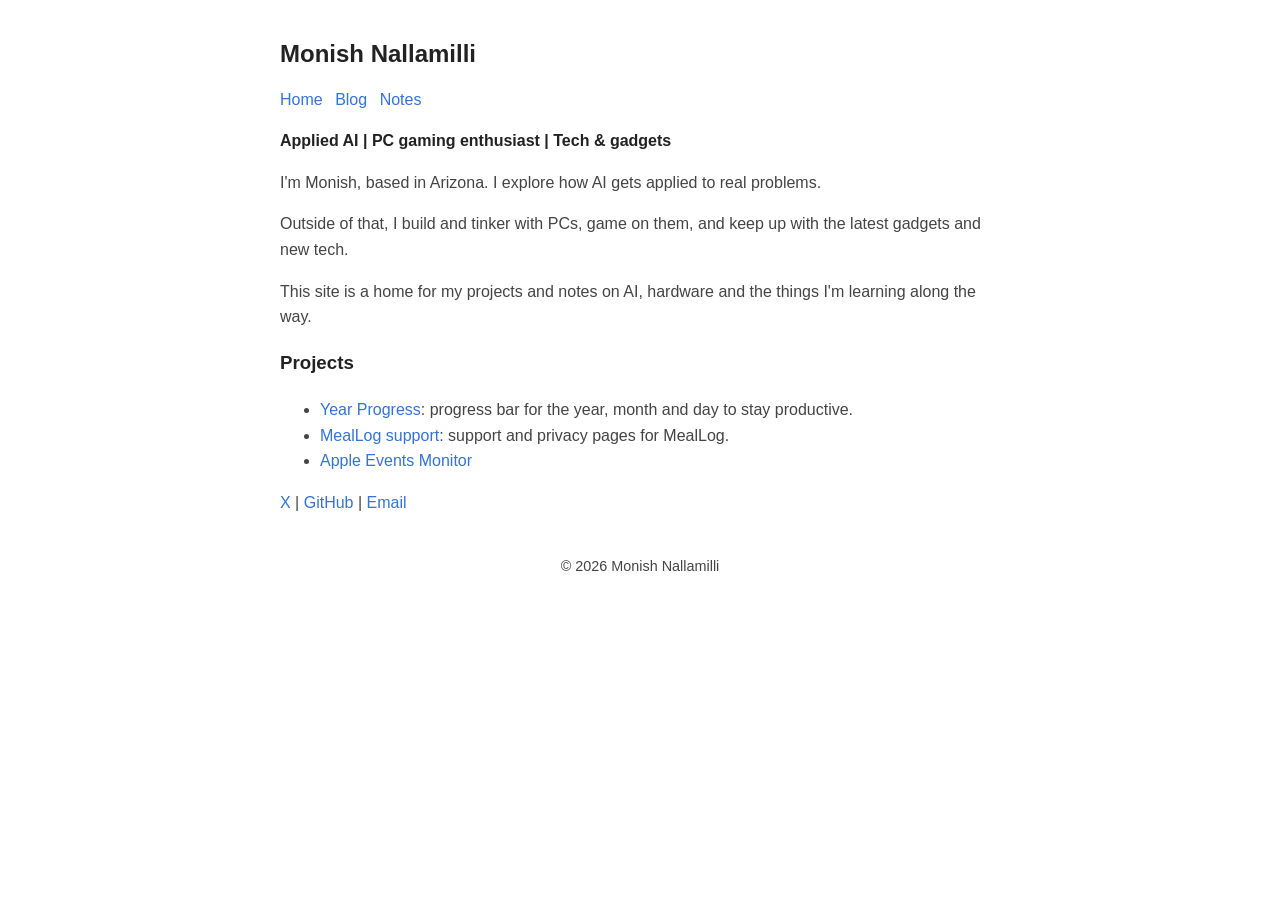
==== index.html @ 15889b1d "Initial site" ====
<!DOCTYPE html>
<html lang="en">
<head>
  <meta charset="utf-8">
  <meta name="viewport" content="width=device-width, initial-scale=1.0, maximum-scale=5">
  <title>Monish Nallamilli</title>
  <link rel="canonical" href="https://monishvnsn.dev/">
  <meta name="description" content="Monish Nallamilli: Applied AI, PC gaming and tech &amp; gadgets. Based in Arizona.">
  <meta property="og:site_name" content="Monish Nallamilli">
  <meta property="og:title" content="Monish Nallamilli">
  <meta property="og:type" content="website">
  <meta property="og:url" content="https://monishvnsn.dev/">
  <meta property="og:description" content="Monish Nallamilli: Applied AI, PC gaming and tech &amp; gadgets. Based in Arizona.">
  <meta name="twitter:card" content="summary">
  <meta name="twitter:site" content="@monish_vnsn">
  <meta name="twitter:title" content="Monish Nallamilli">
  <meta name="twitter:description" content="Monish Nallamilli: Applied AI, PC gaming and tech &amp; gadgets. Based in Arizona.">
  <link rel="icon" type="image/svg+xml" href="data:image/svg+xml,%3Csvg%20xmlns='http://www.w3.org/2000/svg'%20viewBox='0%200%20100%20100'%3E%3Ctext%20y='.9em'%20font-size='90'%3E🤖%3C/text%3E%3C/svg%3E">
  <link rel="stylesheet" href="/style.css">
</head>
<body class="home">
  <header>
    <a class="title" href="/">
      <h1>Monish Nallamilli</h1>
    </a>
    <nav>
      <p><a href="/">Home</a> <a href="/blog/">Blog</a> <a href="/notes/">Notes</a></p>
    </nav>
  </header>
  <main>
<p><strong>Applied AI | PC gaming enthusiast | Tech &amp; gadgets</strong></p>
<p>I'm Monish, based in Arizona. I explore how AI gets applied to real problems.</p>
<p>Outside of that, I build and tinker with PCs, game on them, and keep up with the latest gadgets and new tech.</p>
<p>This site is a home for my projects and notes on AI, hardware and the things I'm learning along the way.</p>
<h3>Projects</h3>
<ul>
  <li><a href="https://github.com/monishvnsn/Year_Progress" target="_blank" rel="noopener">Year Progress</a>: progress bar for the year, month and day to stay productive.</li>
  <li><a href="https://github.com/monishvnsn/meallog-support" target="_blank" rel="noopener">MealLog support</a>: support and privacy pages for MealLog.</li>
  <li><a href="https://github.com/monishvnsn/Apple-Events-Monitor" target="_blank" rel="noopener">Apple Events Monitor</a></li>
</ul>
<p><a href="https://x.com/monish_vnsn" target="_blank" rel="noopener">X</a> | <a href="https://github.com/monishvnsn" target="_blank" rel="noopener">GitHub</a> | <a href="mailto:monishvnsn@gmail.com">Email</a>
<!-- TODO LinkedIn: add ' | <a href="YOUR_LINKEDIN_URL" target="_blank" rel="noopener">LinkedIn</a>' here once you have the URL --></p>
  </main>
  <footer>
    <span>&copy; 2026 Monish Nallamilli</span>
  </footer>
</body>
</html>
---- style.css ----
:root {
    --width: 720px;
    --font-main: Verdana, sans-serif;
    --font-secondary: Verdana, sans-serif;
    --font-scale: 1em;
    --background-color: #fff;
    --heading-color: #222;
    --text-color: #444;
    --link-color: #3273dc;
    --visited-color:  #8b6fcb;
    --code-background-color: #f2f2f2;
    --code-color: #222;
    --blockquote-color: #222;
}
@media (prefers-color-scheme: dark) {
    :root {
        --background-color: #01242e;
        --heading-color: #eee;
        --text-color: #ddd;
        --link-color: #8cc2dd;
        --visited-color:  #8b6fcb;
        --code-background-color: #000;
        --code-color: #ddd;
        --blockquote-color: #ccc;
    }
}
body {
    font-family: var(--font-secondary);
    font-size: var(--font-scale);
    margin: auto;
    padding: 20px;
    max-width: var(--width);
    text-align: left;
    background-color: var(--background-color);
    word-wrap: break-word;
    overflow-wrap: break-word;
    line-height: 1.5;
    color: var(--text-color);
}
h1, h2, h3, h4, h5, h6 {
    font-family: var(--font-main);
    color: var(--heading-color);
}
a {
    color: var(--link-color);
    cursor: pointer;
    text-decoration: none;
}
a:hover {
    text-decoration: underline; 
}
nav a {
    margin-right: 8px;
}
strong, b {
    color: var(--heading-color);
}
button {
    margin: 0;
    cursor: pointer;
}
time {
 	font-family: monospace;
  	font-style: normal;
  	font-size: 15px;
}
main {
    line-height: 1.6;
}
table {
    width: 100%;
}
hr {
    border: 0;
    border-top: 1px dashed;
}
img {
    max-width: 100%;
}
code {
    font-family: monospace;
    padding: 2px;
    background-color: var(--code-background-color);
    color: var(--code-color);
    border-radius: 3px;
}
blockquote {
    border-left: 1px solid #999;
    color: var(--code-color);
    padding-left: 20px;
    font-style: italic;
}
footer {
    padding: 25px 0;
    text-align: center;
}
.title:hover {
    text-decoration: none;
}
.title h1 {
    font-size: 1.5em;
}
.inline {
    width: auto !important;
}
.highlight, .code {
    padding: 1px 15px;
    background-color: var(--code-background-color);
    color: var(--code-color);
    border-radius: 3px;
    margin-block-start: 1em;
    margin-block-end: 1em;
    overflow-x: auto;
}
/* blog post list */
ul.blog-posts {
    list-style-type: none;
    padding: unset;
}
ul.blog-posts li {
    display: flex;
}
ul.blog-posts li span {
    flex: 0 0 130px;
}
ul.blog-posts li a:visited {
    color: var(--visited-color);
}
/* site additions */
footer { font-size: 0.9em; }
@media (max-width: 480px) { ul.blog-posts li { display: block; } }
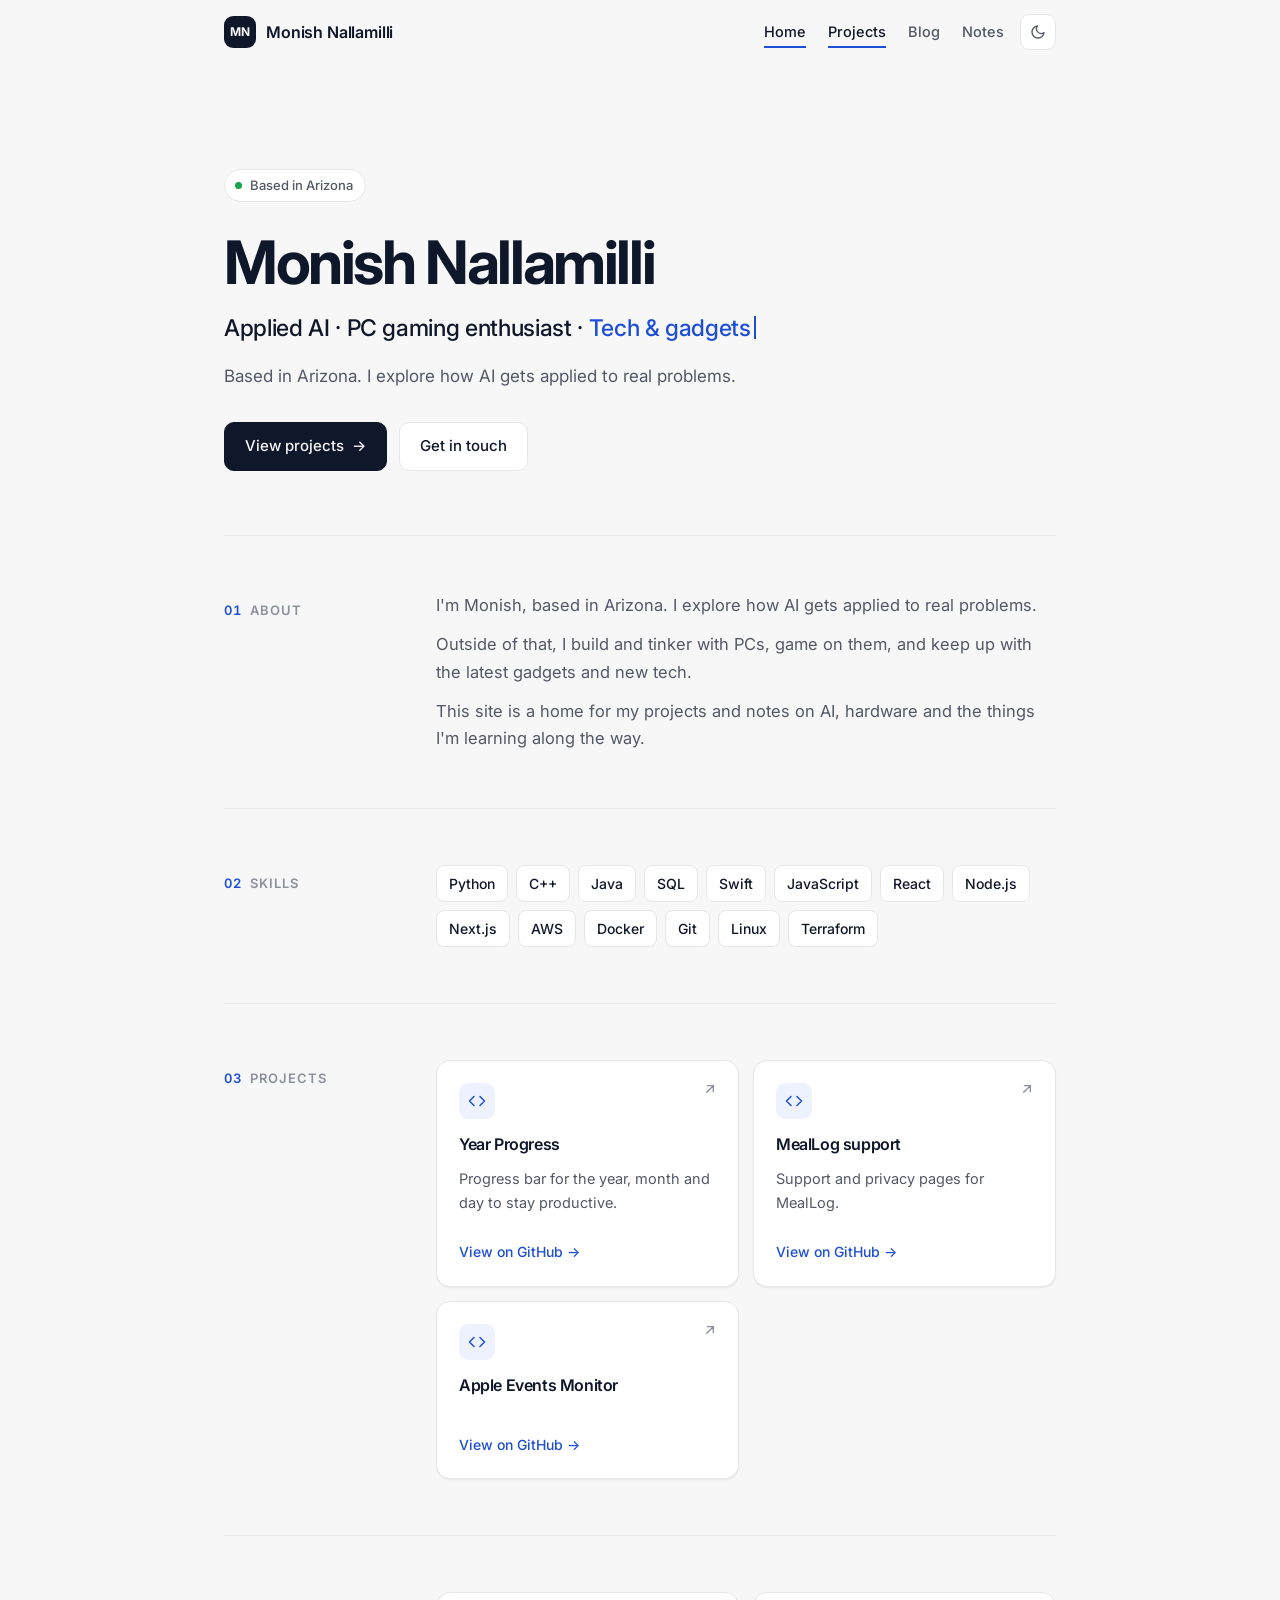
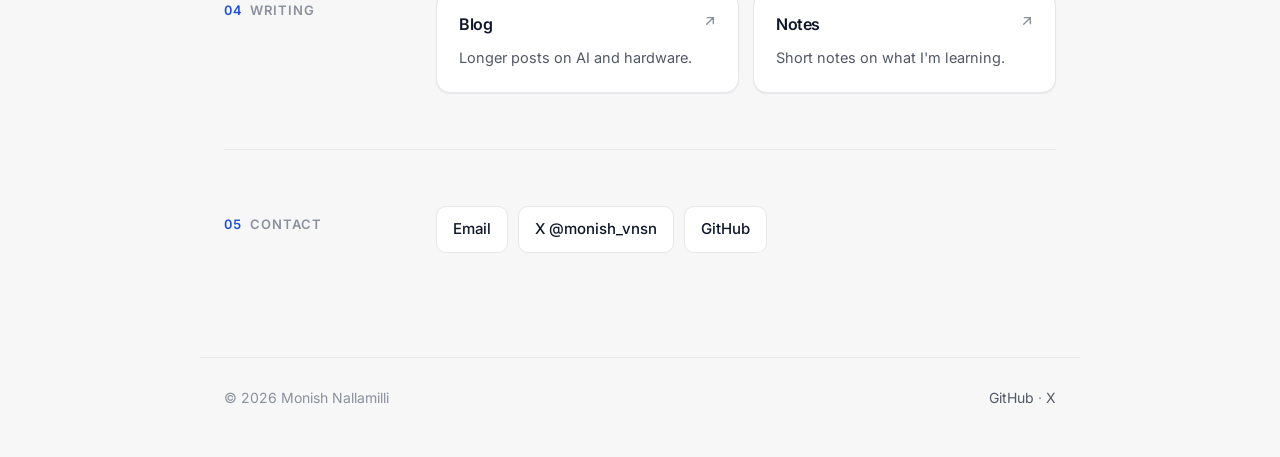
==== commit 32d96e27: "Redesign: professional layout + animations" ====
--- a/index.html
+++ b/index.html
@@ -16,33 +16,32 @@
   <meta name="twitter:title" content="Monish Nallamilli">
   <meta name="twitter:description" content="Monish Nallamilli: Applied AI, PC gaming and tech &amp; gadgets. Based in Arizona.">
   <link rel="icon" type="image/svg+xml" href="data:image/svg+xml,%3Csvg%20xmlns='http://www.w3.org/2000/svg'%20viewBox='0%200%20100%20100'%3E%3Ctext%20y='.9em'%20font-size='90'%3E🤖%3C/text%3E%3C/svg%3E">
+  <link rel="preconnect" href="https://fonts.googleapis.com"><link rel="preconnect" href="https://fonts.gstatic.com" crossorigin><link href="https://fonts.googleapis.com/css2?family=Inter:wght@400;500;600;700&display=swap" rel="stylesheet">
+  <script>(function(){var r=document.documentElement;r.classList.add('js');try{var t=localStorage.getItem('theme')}catch(e){}if(!t)t=matchMedia('(prefers-color-scheme: dark)').matches?'dark':'light';r.dataset.theme=t})()</script>
   <link rel="stylesheet" href="/style.css">
 </head>
 <body class="home">
-  <header>
-    <a class="title" href="/">
-      <h1>Monish Nallamilli</h1>
-    </a>
-    <nav>
-      <p><a href="/">Home</a> <a href="/blog/">Blog</a> <a href="/notes/">Notes</a></p>
-    </nav>
-  </header>
-  <main>
-<p><strong>Applied AI | PC gaming enthusiast | Tech &amp; gadgets</strong></p>
-<p>I'm Monish, based in Arizona. I explore how AI gets applied to real problems.</p>
-<p>Outside of that, I build and tinker with PCs, game on them, and keep up with the latest gadgets and new tech.</p>
-<p>This site is a home for my projects and notes on AI, hardware and the things I'm learning along the way.</p>
-<h3>Projects</h3>
-<ul>
-  <li><a href="https://github.com/monishvnsn/Year_Progress" target="_blank" rel="noopener">Year Progress</a>: progress bar for the year, month and day to stay productive.</li>
-  <li><a href="https://github.com/monishvnsn/meallog-support" target="_blank" rel="noopener">MealLog support</a>: support and privacy pages for MealLog.</li>
-  <li><a href="https://github.com/monishvnsn/Apple-Events-Monitor" target="_blank" rel="noopener">Apple Events Monitor</a></li>
-</ul>
-<p><a href="https://x.com/monish_vnsn" target="_blank" rel="noopener">X</a> | <a href="https://github.com/monishvnsn" target="_blank" rel="noopener">GitHub</a> | <a href="mailto:monishvnsn@gmail.com">Email</a>
-<!-- TODO LinkedIn: add ' | <a href="YOUR_LINKEDIN_URL" target="_blank" rel="noopener">LinkedIn</a>' here once you have the URL --></p>
+<div class="progress" aria-hidden="true"></div>
+  <header class="site-header"><div class="wrap bar">
+    <a class="title" href="/"><span class="mono" aria-hidden="true">MN</span><span>Monish Nallamilli</span></a>
+    <div class="nav-r"><nav aria-label="Main"><a href="/" aria-current="page">Home</a><a href="/#projects">Projects</a><a href="/blog/">Blog</a><a href="/notes/">Notes</a></nav>
+    <button class="theme" type="button" aria-label="Toggle dark mode" aria-pressed="false"><svg class="moon" viewBox="0 0 24 24" fill="none" stroke="currentColor" stroke-width="2" stroke-linecap="round" stroke-linejoin="round"><path d="M21 12.8A9 9 0 1 1 11.2 3a7 7 0 0 0 9.8 9.8z"/></svg><svg class="sun" viewBox="0 0 24 24" fill="none" stroke="currentColor" stroke-width="2" stroke-linecap="round"><circle cx="12" cy="12" r="4"/><path d="M12 2v2M12 20v2M4.9 4.9l1.4 1.4M17.7 17.7l1.4 1.4M2 12h2M20 12h2M4.9 19.1l1.4-1.4M17.7 6.3l1.4-1.4"/></svg></button></div></div></header>
+  <main class="wrap">
+    <section class="hero">
+      <div class="eyebrow rv" style="--i:0"><span class="dot"></span>Based in Arizona</div>
+      <h1 class="rv" style="--i:1">Monish Nallamilli</h1>
+      <p class="tagline rv" style="--i:2">Applied AI &middot; PC gaming enthusiast &middot; <span class="rot" data-words='["Tech &amp; gadgets","Applied AI","PC building"]'>Tech &amp; gadgets</span></p>
+      <p class="lead rv" style="--i:3">Based in Arizona. I explore how AI gets applied to real problems.</p>
+      <div class="actions rv" style="--i:4"><a class="btn" href="#projects">View projects <span class="arr">&rarr;</span></a><a class="btn ghost" href="#contact">Get in touch</a></div>
+    </section>
+    <section class="section" id="about"><div class="sec-head"><div class="label rv"><span>01</span>About</div><div class="body"><div class="rv"><p>I&#39;m Monish, based in Arizona. I explore how AI gets applied to real problems.</p><p>Outside of that, I build and tinker with PCs, game on them, and keep up with the latest gadgets and new tech.</p><p>This site is a home for my projects and notes on AI, hardware and the things I&#39;m learning along the way.</p></div></div></div></section>
+    <!-- from 2023 Gamma, verify -->
+    <section class="section" id="skills"><div class="sec-head"><div class="label rv"><span>02</span>Skills</div><div class="body"><ul class="chips rv"><li>Python</li><li>C++</li><li>Java</li><li>SQL</li><li>Swift</li><li>JavaScript</li><li>React</li><li>Node.js</li><li>Next.js</li><li>AWS</li><li>Docker</li><li>Git</li><li>Linux</li><li>Terraform</li></ul></div></div></section>
+    <section class="section" id="projects"><div class="sec-head"><div class="label rv"><span>03</span>Projects</div><div class="body"><div class="grid"><a class="sub rv" href="https://github.com/monishvnsn/Year_Progress" target="_blank" rel="noopener"><span class="ic"><svg viewBox="0 0 24 24" fill="none" stroke="currentColor" stroke-width="2" stroke-linecap="round" stroke-linejoin="round"><path d="m8 6-6 6 6 6M16 6l6 6-6 6"/></svg></span><svg class="corner" width="16" height="16" viewBox="0 0 24 24" fill="none" stroke="currentColor" stroke-width="2" stroke-linecap="round"><path d="M7 17 17 7M8 7h9v9"/></svg><h3>Year Progress</h3><p>Progress bar for the year, month and day to stay productive.</p><span class="more">View on GitHub <span class="arr">&rarr;</span></span></a><a class="sub rv" href="https://github.com/monishvnsn/meallog-support" target="_blank" rel="noopener"><span class="ic"><svg viewBox="0 0 24 24" fill="none" stroke="currentColor" stroke-width="2" stroke-linecap="round" stroke-linejoin="round"><path d="m8 6-6 6 6 6M16 6l6 6-6 6"/></svg></span><svg class="corner" width="16" height="16" viewBox="0 0 24 24" fill="none" stroke="currentColor" stroke-width="2" stroke-linecap="round"><path d="M7 17 17 7M8 7h9v9"/></svg><h3>MealLog support</h3><p>Support and privacy pages for MealLog.</p><span class="more">View on GitHub <span class="arr">&rarr;</span></span></a><a class="sub rv" href="https://github.com/monishvnsn/Apple-Events-Monitor" target="_blank" rel="noopener"><span class="ic"><svg viewBox="0 0 24 24" fill="none" stroke="currentColor" stroke-width="2" stroke-linecap="round" stroke-linejoin="round"><path d="m8 6-6 6 6 6M16 6l6 6-6 6"/></svg></span><svg class="corner" width="16" height="16" viewBox="0 0 24 24" fill="none" stroke="currentColor" stroke-width="2" stroke-linecap="round"><path d="M7 17 17 7M8 7h9v9"/></svg><h3>Apple Events Monitor</h3><p></p><span class="more">View on GitHub <span class="arr">&rarr;</span></span></a></div></div></div></section>
+    <section class="section" id="writing"><div class="sec-head"><div class="label rv"><span>04</span>Writing</div><div class="body"><div class="grid"><a class="sub rv" href="/blog/"><svg class="corner" width="16" height="16" viewBox="0 0 24 24" fill="none" stroke="currentColor" stroke-width="2" stroke-linecap="round"><path d="M7 17 17 7M8 7h9v9"/></svg><h3>Blog</h3><p>Longer posts on AI and hardware.</p></a><a class="sub rv" href="/notes/"><svg class="corner" width="16" height="16" viewBox="0 0 24 24" fill="none" stroke="currentColor" stroke-width="2" stroke-linecap="round"><path d="M7 17 17 7M8 7h9v9"/></svg><h3>Notes</h3><p>Short notes on what I&#39;m learning.</p></a></div></div></div></section>
+    <section class="section" id="contact"><div class="sec-head"><div class="label rv"><span>05</span>Contact</div><div class="body"><p class="pills rv"><a class="pill" href="mailto:monishvnsn@gmail.com">Email</a><a class="pill" href="https://x.com/monish_vnsn" target="_blank" rel="noopener">X @monish_vnsn</a><a class="pill" href="https://github.com/monishvnsn" target="_blank" rel="noopener">GitHub</a><!-- TODO LinkedIn: add a pill here once you have the URL --></p></div></div></section>
   </main>
-  <footer>
-    <span>&copy; 2026 Monish Nallamilli</span>
-  </footer>
+  <footer class="wrap site-footer"><span>&copy; 2026 Monish Nallamilli</span><span><a class="link" href="https://github.com/monishvnsn" target="_blank" rel="noopener">GitHub</a> &middot; <a class="link" href="https://x.com/monish_vnsn" target="_blank" rel="noopener">X</a></span></footer>
+  <script src="/main.js" defer></script>
 </body>
 </html>
--- a/style.css
+++ b/style.css
@@ -1,131 +1,79 @@
-:root {
-    --width: 720px;
-    --font-main: Verdana, sans-serif;
-    --font-secondary: Verdana, sans-serif;
-    --font-scale: 1em;
-    --background-color: #fff;
-    --heading-color: #222;
-    --text-color: #444;
-    --link-color: #3273dc;
-    --visited-color:  #8b6fcb;
-    --code-background-color: #f2f2f2;
-    --code-color: #222;
-    --blockquote-color: #222;
-}
-@media (prefers-color-scheme: dark) {
-    :root {
-        --background-color: #01242e;
-        --heading-color: #eee;
-        --text-color: #ddd;
-        --link-color: #8cc2dd;
-        --visited-color:  #8b6fcb;
-        --code-background-color: #000;
-        --code-color: #ddd;
-        --blockquote-color: #ccc;
-    }
-}
-body {
-    font-family: var(--font-secondary);
-    font-size: var(--font-scale);
-    margin: auto;
-    padding: 20px;
-    max-width: var(--width);
-    text-align: left;
-    background-color: var(--background-color);
-    word-wrap: break-word;
-    overflow-wrap: break-word;
-    line-height: 1.5;
-    color: var(--text-color);
-}
-h1, h2, h3, h4, h5, h6 {
-    font-family: var(--font-main);
-    color: var(--heading-color);
-}
-a {
-    color: var(--link-color);
-    cursor: pointer;
-    text-decoration: none;
-}
-a:hover {
-    text-decoration: underline; 
-}
-nav a {
-    margin-right: 8px;
-}
-strong, b {
-    color: var(--heading-color);
-}
-button {
-    margin: 0;
-    cursor: pointer;
-}
-time {
- 	font-family: monospace;
-  	font-style: normal;
-  	font-size: 15px;
-}
-main {
-    line-height: 1.6;
-}
-table {
-    width: 100%;
-}
-hr {
-    border: 0;
-    border-top: 1px dashed;
-}
-img {
-    max-width: 100%;
-}
-code {
-    font-family: monospace;
-    padding: 2px;
-    background-color: var(--code-background-color);
-    color: var(--code-color);
-    border-radius: 3px;
-}
-blockquote {
-    border-left: 1px solid #999;
-    color: var(--code-color);
-    padding-left: 20px;
-    font-style: italic;
-}
-footer {
-    padding: 25px 0;
-    text-align: center;
-}
-.title:hover {
-    text-decoration: none;
-}
-.title h1 {
-    font-size: 1.5em;
-}
-.inline {
-    width: auto !important;
-}
-.highlight, .code {
-    padding: 1px 15px;
-    background-color: var(--code-background-color);
-    color: var(--code-color);
-    border-radius: 3px;
-    margin-block-start: 1em;
-    margin-block-end: 1em;
-    overflow-x: auto;
-}
-/* blog post list */
-ul.blog-posts {
-    list-style-type: none;
-    padding: unset;
-}
-ul.blog-posts li {
-    display: flex;
-}
-ul.blog-posts li span {
-    flex: 0 0 130px;
-}
-ul.blog-posts li a:visited {
-    color: var(--visited-color);
-}
-/* site additions */
-footer { font-size: 0.9em; }
-@media (max-width: 480px) { ul.blog-posts li { display: block; } }
+:root{--bg:#f7f7f8;--card:#fff;--border:#e6e7eb;--border-s:#d4d6dc;--text:#0f172a;--muted:#525866;--faint:#8a909c;--accent:#1d4ed8;--accent-h:#1e40af;--accent-soft:#eef2ff;--chip:#f4f5f7;--shadow:0 1px 2px rgba(15,23,42,.04),0 1px 1px rgba(15,23,42,.03);--shadow-h:0 12px 28px -10px rgba(15,23,42,.16),0 3px 8px -3px rgba(15,23,42,.06);--hdr:rgba(247,247,248,.75);--ease:cubic-bezier(.22,1,.36,1)}
+[data-theme=dark]{--bg:#0e0e10;--card:#161618;--border:#26262a;--border-s:#36363b;--text:#ededef;--muted:#a1a1aa;--faint:#71717a;--accent:#7aa2ff;--accent-h:#a5c0ff;--accent-soft:#1b1d24;--chip:#1e1e21;--shadow:none;--shadow-h:0 14px 30px -12px rgba(0,0,0,.6);--hdr:rgba(14,14,16,.72)}
+*{box-sizing:border-box}
+html{scroll-behavior:smooth;scroll-padding-top:84px}
+body{margin:0;background:var(--bg);color:var(--text);font:16px/1.65 Inter,system-ui,-apple-system,"Segoe UI",Roboto,sans-serif;-webkit-font-smoothing:antialiased;transition:background-color .3s,color .3s}
+.wrap{max-width:880px;margin:0 auto;padding:0 24px}
+a{color:var(--accent);text-decoration:none}
+a:focus-visible,button:focus-visible{outline:2px solid var(--accent);outline-offset:3px;border-radius:6px}
+p a,.link{background:linear-gradient(currentColor,currentColor) 0 100%/0 1px no-repeat;transition:background-size .3s var(--ease)}
+p a:hover,.link:hover{background-size:100% 1px}
+::selection{background:var(--accent);color:#fff}
+/* progress */
+.progress{position:fixed;top:0;left:0;right:0;height:2px;background:var(--accent);transform-origin:0 50%;transform:scaleX(0);z-index:60}
+/* header */
+.site-header{position:sticky;top:0;z-index:50;border-bottom:1px solid transparent;transition:background-color .3s,border-color .3s,backdrop-filter .3s}
+.site-header.scrolled{background:var(--hdr);backdrop-filter:saturate(180%) blur(12px);-webkit-backdrop-filter:saturate(180%) blur(12px);border-color:var(--border)}
+.bar{display:flex;align-items:center;justify-content:space-between;height:64px;gap:16px}
+.title{display:flex;align-items:center;gap:10px;color:var(--text);font-weight:600;letter-spacing:-.01em}
+.title .mono{transition:transform .4s var(--ease)}.title:hover .mono{transform:rotate(-8deg) scale(1.05)}
+.nav-r{display:flex;align-items:center;gap:6px}
+nav{display:flex;gap:2px}
+nav a{position:relative;color:var(--muted);font-size:14.5px;font-weight:500;padding:6px 10px;border-radius:8px;transition:color .2s}
+nav a::after{content:"";position:absolute;left:10px;right:10px;bottom:2px;height:1.5px;background:var(--accent);transform:scaleX(0);transform-origin:left;transition:transform .3s var(--ease)}
+nav a:hover,nav a[aria-current],nav a.active{color:var(--text)}
+nav a:hover::after,nav a[aria-current]::after,nav a.active::after{transform:scaleX(1)}
+.theme{display:grid;place-items:center;width:36px;height:36px;border:1px solid var(--border);border-radius:9px;background:var(--card);color:var(--muted);cursor:pointer;transition:color .2s,border-color .2s,transform .15s}
+.theme:hover{color:var(--text);border-color:var(--border-s)}.theme:active{transform:scale(.92)}
+.theme svg{width:16px;height:16px}.theme .sun{display:none}[data-theme=dark] .theme .sun{display:block}[data-theme=dark] .theme .moon{display:none}
+.mono{display:inline-grid;place-items:center;width:32px;height:32px;border-radius:9px;background:var(--text);color:var(--bg);font-size:12px;font-weight:700;letter-spacing:.5px}
+/* layout */
+main.wrap{padding-top:32px;padding-bottom:24px}
+h1,h2,h3{line-height:1.2;margin:0 0 12px;letter-spacing:-.025em;color:var(--text)}
+h1{font-size:clamp(38px,6vw,60px);font-weight:700;letter-spacing:-.04em}
+h2{font-size:26px;font-weight:650}h3{font-size:16px;font-weight:600}
+p{margin:0 0 12px;color:var(--muted)}p:last-child{margin-bottom:0}
+.hero{padding:72px 0 64px}
+.eyebrow{display:inline-flex;align-items:center;gap:8px;font-size:13px;font-weight:500;color:var(--muted);border:1px solid var(--border);background:var(--card);border-radius:999px;padding:5px 12px 5px 10px;margin-bottom:24px}
+.dot{width:7px;height:7px;border-radius:50%;background:#16a34a;box-shadow:0 0 0 0 rgba(22,163,74,.5);animation:pulse 2.4s infinite}
+@keyframes pulse{70%{box-shadow:0 0 0 6px rgba(22,163,74,0)}100%{box-shadow:0 0 0 0 rgba(22,163,74,0)}}
+.tagline{font-size:clamp(19px,2.6vw,23px);color:var(--text);font-weight:500;margin:4px 0 14px;letter-spacing:-.015em}
+.rot{display:inline-block;color:var(--accent);min-width:1ch}
+.rot::after{content:"";display:inline-block;width:2px;height:1em;margin-left:3px;vertical-align:-.12em;background:currentColor;animation:blink 1s steps(1) infinite}
+@keyframes blink{50%{opacity:0}}
+.lead{font-size:17px;max-width:540px;margin-bottom:32px}
+.actions{display:flex;flex-wrap:wrap;gap:12px}
+.btn{display:inline-flex;align-items:center;gap:8px;background:var(--text);color:var(--bg);padding:11px 20px;border-radius:10px;font-weight:500;font-size:15px;border:1px solid var(--text);transition:transform .2s var(--ease),box-shadow .2s,background-color .2s}
+.btn:hover{transform:translateY(-1px);box-shadow:var(--shadow-h)}.btn:active{transform:translateY(0) scale(.98)}
+.btn.ghost{background:var(--card);color:var(--text);border-color:var(--border)}.btn.ghost:hover{border-color:var(--border-s)}
+.btn .arr,.more .arr{display:inline-block;transition:transform .3s var(--ease)}.btn:hover .arr{transform:translateX(3px)}
+.section{padding:56px 0;border-top:1px solid var(--border)}
+.sec-head{display:grid;grid-template-columns:180px 1fr;gap:32px}
+.label{font-size:13px;font-weight:600;letter-spacing:.08em;text-transform:uppercase;color:var(--faint);padding-top:8px}
+.label span{color:var(--accent);margin-right:8px;font-variant-numeric:tabular-nums}
+.body p{font-size:16.5px}
+.card{background:var(--card);border:1px solid var(--border);border-radius:14px;padding:32px;margin-bottom:20px;box-shadow:var(--shadow)}
+.chips{list-style:none;padding:0;margin:0;display:flex;flex-wrap:wrap;gap:8px}
+.chips li{background:var(--card);border:1px solid var(--border);border-radius:8px;padding:6px 12px;font-size:14px;font-weight:500;color:var(--text);transition:transform .2s var(--ease),border-color .2s,color .2s,background-color .2s;cursor:default}
+.chips li:hover{transform:translateY(-2px);border-color:var(--accent);color:var(--accent);background:var(--accent-soft)}
+.grid{display:grid;grid-template-columns:repeat(auto-fit,minmax(210px,1fr));gap:14px}
+.sub{position:relative;display:flex;flex-direction:column;background:var(--card);border:1px solid var(--border);border-radius:14px;padding:22px;color:var(--text);box-shadow:var(--shadow);transition:transform .35s var(--ease),box-shadow .35s var(--ease),border-color .25s}
+.sub:hover{transform:translateY(-4px);box-shadow:var(--shadow-h);border-color:var(--border-s)}
+.sub .ic{width:36px;height:36px;border-radius:9px;display:grid;place-items:center;background:var(--accent-soft);color:var(--accent);margin-bottom:16px}
+.sub .ic svg{width:18px;height:18px}
+.sub p{font-size:14.5px;flex:1}.more{font-size:14px;font-weight:500;color:var(--accent);margin-top:14px}
+.sub:hover .more .arr{transform:translateX(4px)}
+.corner{position:absolute;top:20px;right:20px;color:var(--faint);transition:transform .3s var(--ease),color .2s}
+.sub:hover .corner{transform:translate(3px,-3px);color:var(--accent)}
+.pills{display:flex;flex-wrap:wrap;gap:10px}
+.pill{display:inline-flex;align-items:center;gap:8px;border:1px solid var(--border);background:var(--card);border-radius:10px;padding:10px 16px;color:var(--text);font-weight:500;font-size:15px;transition:transform .2s var(--ease),border-color .2s,color .2s,box-shadow .2s}
+.pill:hover{border-color:var(--accent);color:var(--accent);transform:translateY(-2px);box-shadow:var(--shadow-h)}.pill:active{transform:scale(.97)}
+.blog-posts{padding-left:18px;color:var(--muted)}
+.page-head{padding:56px 0 24px}
+.site-footer{display:flex;justify-content:space-between;flex-wrap:wrap;gap:8px;padding:28px 24px 48px;color:var(--faint);font-size:14px;border-top:1px solid var(--border);margin-top:24px}
+.site-footer a{color:var(--muted)}.site-footer a:hover{color:var(--text)}
+/* reveal */
+.js .rv{opacity:0;transform:translateY(16px);transition:opacity .7s var(--ease),transform .7s var(--ease);transition-delay:calc(var(--i,0)*80ms)}
+.js .rv.in{opacity:1;transform:none}
+@media (max-width:700px){.sec-head{grid-template-columns:1fr;gap:12px}.label{padding-top:0}.hero{padding:48px 0 44px}.section{padding:44px 0}.card{padding:24px}.title span:last-child{display:none}nav a{padding:6px 8px}}
+@media (prefers-reduced-motion:reduce){*,*::before,*::after{animation:none!important;transition:none!important;scroll-behavior:auto!important}.js .rv{opacity:1;transform:none}.progress{display:none}}
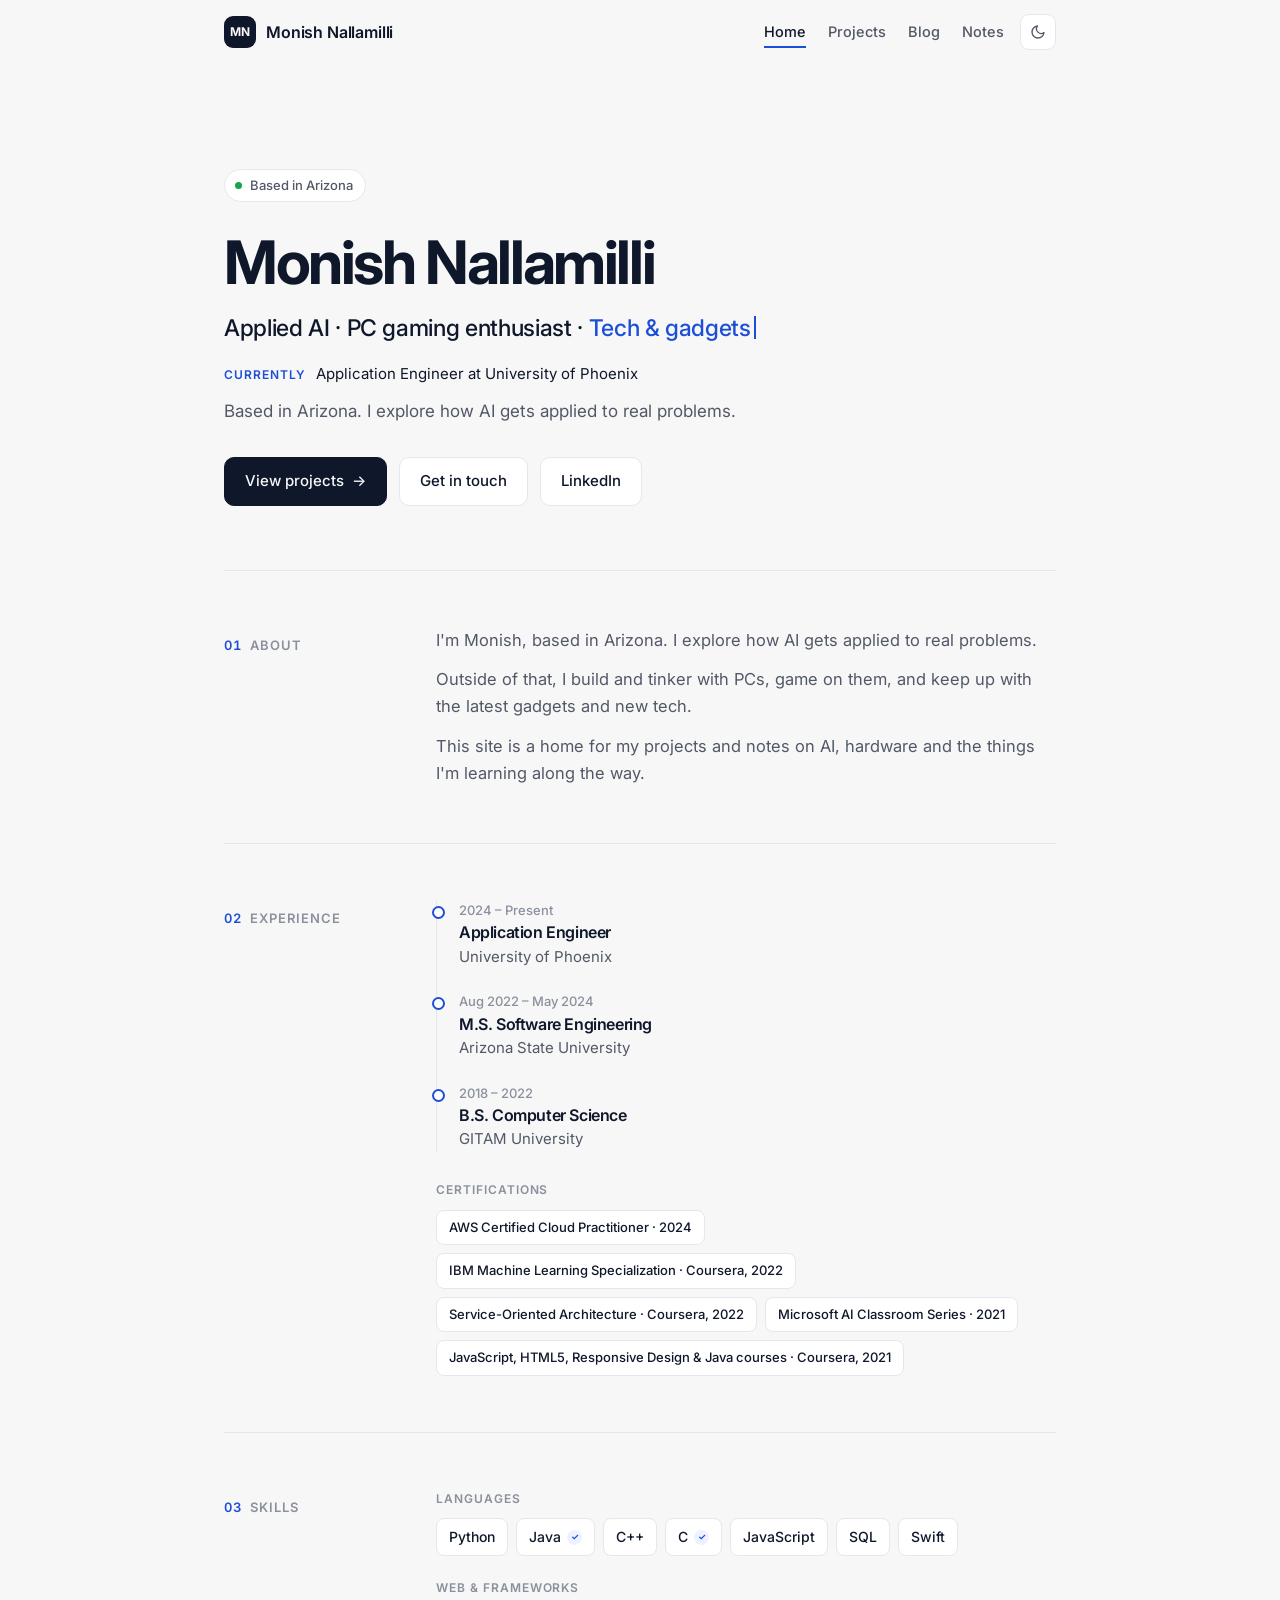
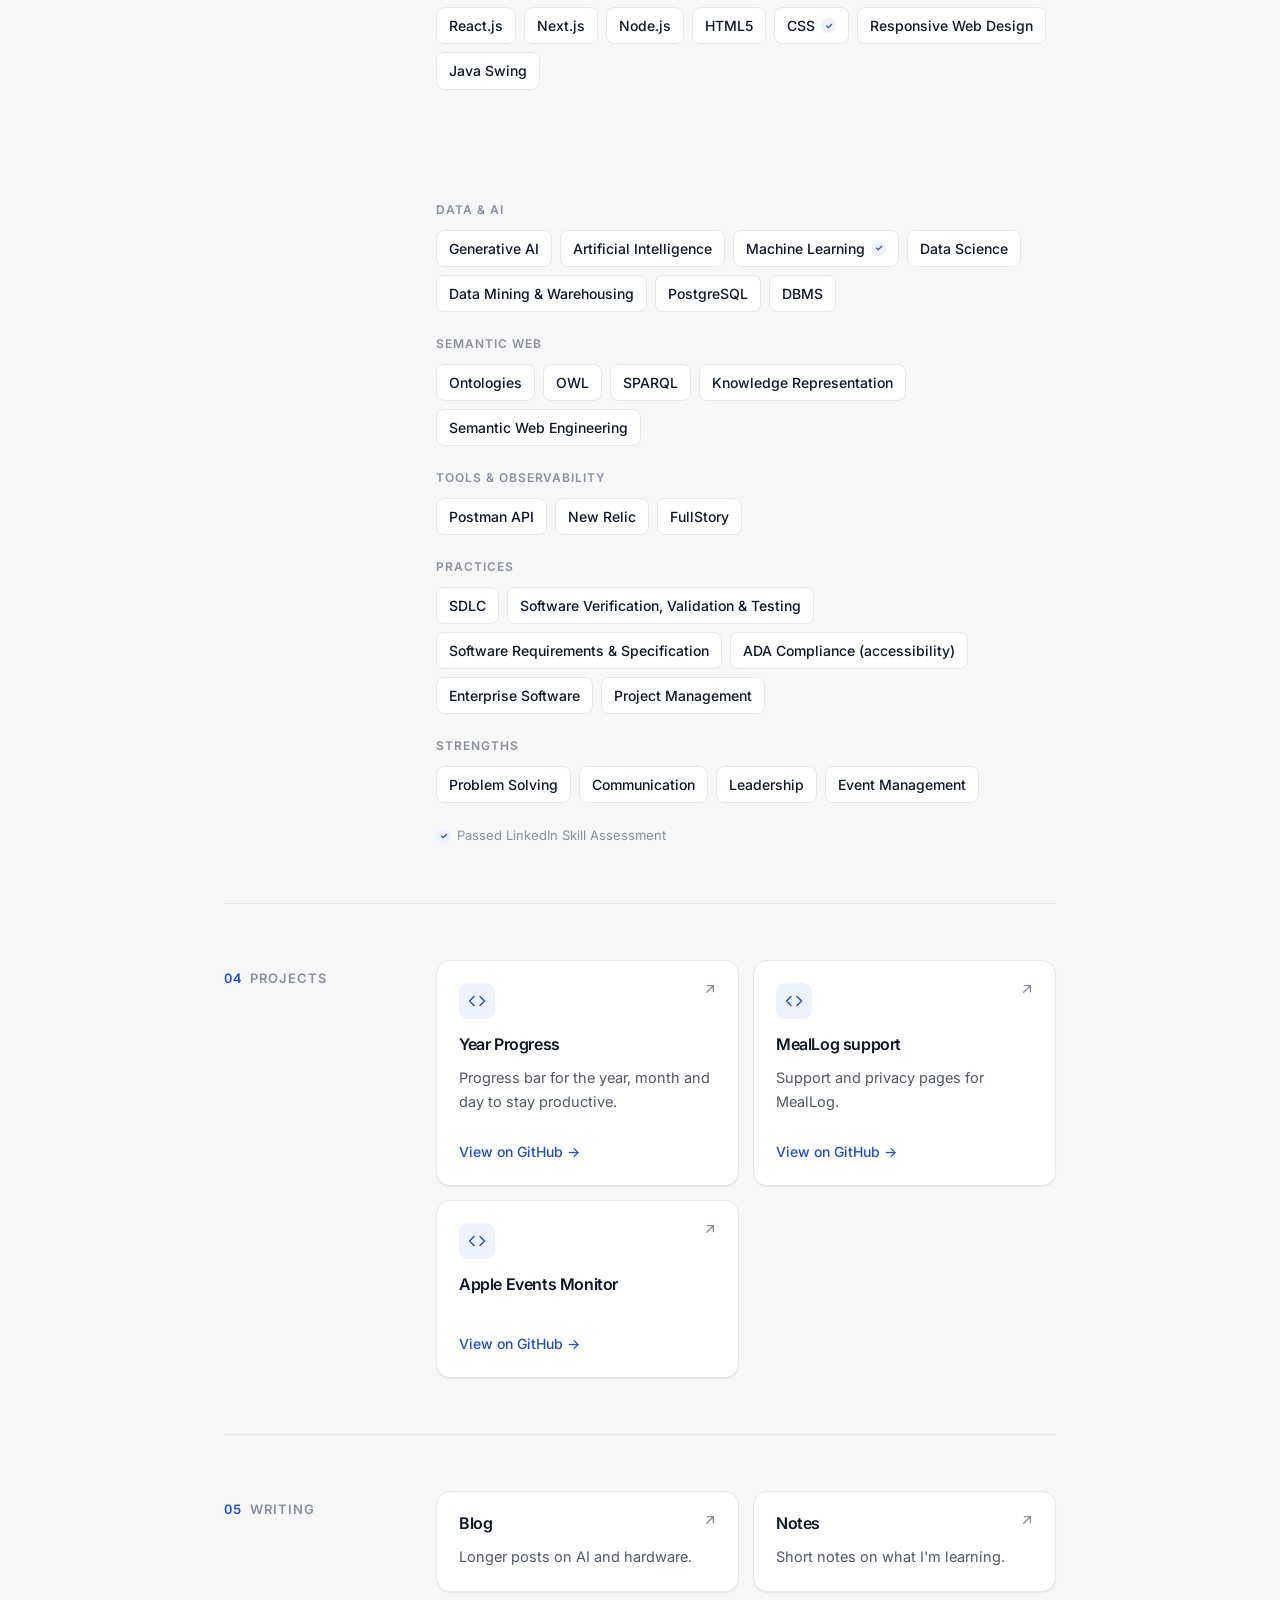
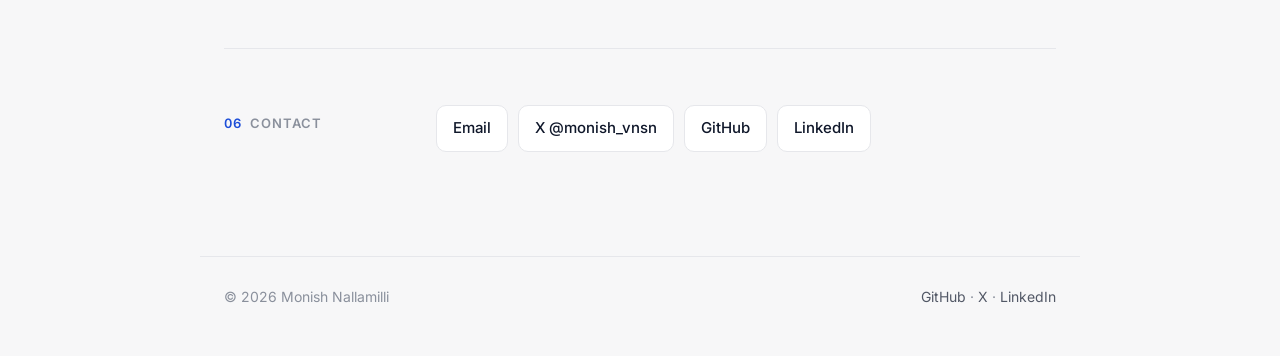
==== commit 96a2df7d: "Add LinkedIn skills, experience, education, LinkedIn link" ====
--- a/index.html
+++ b/index.html
@@ -31,17 +31,18 @@
       <div class="eyebrow rv" style="--i:0"><span class="dot"></span>Based in Arizona</div>
       <h1 class="rv" style="--i:1">Monish Nallamilli</h1>
       <p class="tagline rv" style="--i:2">Applied AI &middot; PC gaming enthusiast &middot; <span class="rot" data-words='["Tech &amp; gadgets","Applied AI","PC building"]'>Tech &amp; gadgets</span></p>
+      <p class="now rv" style="--i:3"><span class="sg-l">Currently</span> Application Engineer at University of Phoenix</p>
       <p class="lead rv" style="--i:3">Based in Arizona. I explore how AI gets applied to real problems.</p>
-      <div class="actions rv" style="--i:4"><a class="btn" href="#projects">View projects <span class="arr">&rarr;</span></a><a class="btn ghost" href="#contact">Get in touch</a></div>
+      <div class="actions rv" style="--i:4"><a class="btn" href="#projects">View projects <span class="arr">&rarr;</span></a><a class="btn ghost" href="#contact">Get in touch</a><a class="btn ghost" href="https://www.linkedin.com/in/monishvnsn/" target="_blank" rel="noopener">LinkedIn</a></div>
     </section>
     <section class="section" id="about"><div class="sec-head"><div class="label rv"><span>01</span>About</div><div class="body"><div class="rv"><p>I&#39;m Monish, based in Arizona. I explore how AI gets applied to real problems.</p><p>Outside of that, I build and tinker with PCs, game on them, and keep up with the latest gadgets and new tech.</p><p>This site is a home for my projects and notes on AI, hardware and the things I&#39;m learning along the way.</p></div></div></div></section>
-    <!-- from 2023 Gamma, verify -->
-    <section class="section" id="skills"><div class="sec-head"><div class="label rv"><span>02</span>Skills</div><div class="body"><ul class="chips rv"><li>Python</li><li>C++</li><li>Java</li><li>SQL</li><li>Swift</li><li>JavaScript</li><li>React</li><li>Node.js</li><li>Next.js</li><li>AWS</li><li>Docker</li><li>Git</li><li>Linux</li><li>Terraform</li></ul></div></div></section>
-    <section class="section" id="projects"><div class="sec-head"><div class="label rv"><span>03</span>Projects</div><div class="body"><div class="grid"><a class="sub rv" href="https://github.com/monishvnsn/Year_Progress" target="_blank" rel="noopener"><span class="ic"><svg viewBox="0 0 24 24" fill="none" stroke="currentColor" stroke-width="2" stroke-linecap="round" stroke-linejoin="round"><path d="m8 6-6 6 6 6M16 6l6 6-6 6"/></svg></span><svg class="corner" width="16" height="16" viewBox="0 0 24 24" fill="none" stroke="currentColor" stroke-width="2" stroke-linecap="round"><path d="M7 17 17 7M8 7h9v9"/></svg><h3>Year Progress</h3><p>Progress bar for the year, month and day to stay productive.</p><span class="more">View on GitHub <span class="arr">&rarr;</span></span></a><a class="sub rv" href="https://github.com/monishvnsn/meallog-support" target="_blank" rel="noopener"><span class="ic"><svg viewBox="0 0 24 24" fill="none" stroke="currentColor" stroke-width="2" stroke-linecap="round" stroke-linejoin="round"><path d="m8 6-6 6 6 6M16 6l6 6-6 6"/></svg></span><svg class="corner" width="16" height="16" viewBox="0 0 24 24" fill="none" stroke="currentColor" stroke-width="2" stroke-linecap="round"><path d="M7 17 17 7M8 7h9v9"/></svg><h3>MealLog support</h3><p>Support and privacy pages for MealLog.</p><span class="more">View on GitHub <span class="arr">&rarr;</span></span></a><a class="sub rv" href="https://github.com/monishvnsn/Apple-Events-Monitor" target="_blank" rel="noopener"><span class="ic"><svg viewBox="0 0 24 24" fill="none" stroke="currentColor" stroke-width="2" stroke-linecap="round" stroke-linejoin="round"><path d="m8 6-6 6 6 6M16 6l6 6-6 6"/></svg></span><svg class="corner" width="16" height="16" viewBox="0 0 24 24" fill="none" stroke="currentColor" stroke-width="2" stroke-linecap="round"><path d="M7 17 17 7M8 7h9v9"/></svg><h3>Apple Events Monitor</h3><p></p><span class="more">View on GitHub <span class="arr">&rarr;</span></span></a></div></div></div></section>
-    <section class="section" id="writing"><div class="sec-head"><div class="label rv"><span>04</span>Writing</div><div class="body"><div class="grid"><a class="sub rv" href="/blog/"><svg class="corner" width="16" height="16" viewBox="0 0 24 24" fill="none" stroke="currentColor" stroke-width="2" stroke-linecap="round"><path d="M7 17 17 7M8 7h9v9"/></svg><h3>Blog</h3><p>Longer posts on AI and hardware.</p></a><a class="sub rv" href="/notes/"><svg class="corner" width="16" height="16" viewBox="0 0 24 24" fill="none" stroke="currentColor" stroke-width="2" stroke-linecap="round"><path d="M7 17 17 7M8 7h9v9"/></svg><h3>Notes</h3><p>Short notes on what I&#39;m learning.</p></a></div></div></div></section>
-    <section class="section" id="contact"><div class="sec-head"><div class="label rv"><span>05</span>Contact</div><div class="body"><p class="pills rv"><a class="pill" href="mailto:monishvnsn@gmail.com">Email</a><a class="pill" href="https://x.com/monish_vnsn" target="_blank" rel="noopener">X @monish_vnsn</a><a class="pill" href="https://github.com/monishvnsn" target="_blank" rel="noopener">GitHub</a><!-- TODO LinkedIn: add a pill here once you have the URL --></p></div></div></section>
+    <section class="section" id="experience"><div class="sec-head"><div class="label rv"><span>02</span>Experience</div><div class="body"><ol class="tl"><li class="rv"><div class="tl-d">2024 &ndash; Present</div><h3>Application Engineer</h3><p>University of Phoenix</p></li><li class="rv"><div class="tl-d">Aug 2022 &ndash; May 2024</div><h3>M.S. Software Engineering</h3><p>Arizona State University</p></li><li class="rv"><div class="tl-d">2018 &ndash; 2022</div><h3>B.S. Computer Science</h3><p>GITAM University</p></li></ol><div class="certs rv"><div class="sg-l">Certifications</div><ul class="chips"><li>AWS Certified Cloud Practitioner &middot; 2024</li><li>IBM Machine Learning Specialization &middot; Coursera, 2022</li><li>Service-Oriented Architecture &middot; Coursera, 2022</li><li>Microsoft AI Classroom Series &middot; 2021</li><li>JavaScript, HTML5, Responsive Design &amp; Java courses &middot; Coursera, 2021</li></ul></div></div></div></section>
+    <section class="section" id="skills"><div class="sec-head"><div class="label rv"><span>03</span>Skills</div><div class="body"><div class="sgroups"><div class="sg rv" style="--i:0"><div class="sg-l">Languages</div><ul class="chips"><li>Python</li><li class="v" title="Passed LinkedIn Skill Assessment">Java<span class="ck" aria-label="Passed LinkedIn Skill Assessment">&#10003;</span></li><li>C++</li><li class="v" title="Passed LinkedIn Skill Assessment">C<span class="ck" aria-label="Passed LinkedIn Skill Assessment">&#10003;</span></li><li>JavaScript</li><li>SQL</li><li>Swift</li></ul></div><div class="sg rv" style="--i:1"><div class="sg-l">Web &amp; frameworks</div><ul class="chips"><li>React.js</li><li>Next.js</li><li>Node.js</li><li>HTML5</li><li class="v" title="Passed LinkedIn Skill Assessment">CSS<span class="ck" aria-label="Passed LinkedIn Skill Assessment">&#10003;</span></li><li>Responsive Web Design</li><li>Java Swing</li></ul></div><div class="sg rv" style="--i:2"><div class="sg-l">Cloud &amp; DevOps</div><ul class="chips"><li class="v" title="Passed LinkedIn Skill Assessment">AWS<span class="ck" aria-label="Passed LinkedIn Skill Assessment">&#10003;</span></li><li>Docker</li><li>Terraform</li><li>Git</li><li>Linux</li></ul></div><div class="sg rv" style="--i:3"><div class="sg-l">Data &amp; AI</div><ul class="chips"><li>Generative AI</li><li>Artificial Intelligence</li><li class="v" title="Passed LinkedIn Skill Assessment">Machine Learning<span class="ck" aria-label="Passed LinkedIn Skill Assessment">&#10003;</span></li><li>Data Science</li><li>Data Mining &amp; Warehousing</li><li>PostgreSQL</li><li>DBMS</li></ul></div><div class="sg rv" style="--i:0"><div class="sg-l">Semantic web</div><ul class="chips"><li>Ontologies</li><li>OWL</li><li>SPARQL</li><li>Knowledge Representation</li><li>Semantic Web Engineering</li></ul></div><div class="sg rv" style="--i:1"><div class="sg-l">Tools &amp; observability</div><ul class="chips"><li>Postman API</li><li>New Relic</li><li>FullStory</li></ul></div><div class="sg rv" style="--i:2"><div class="sg-l">Practices</div><ul class="chips"><li>SDLC</li><li>Software Verification, Validation &amp; Testing</li><li>Software Requirements &amp; Specification</li><li>ADA Compliance (accessibility)</li><li>Enterprise Software</li><li>Project Management</li></ul></div><div class="sg rv" style="--i:3"><div class="sg-l">Strengths</div><ul class="chips"><li>Problem Solving</li><li>Communication</li><li>Leadership</li><li>Event Management</li></ul></div><p class="note rv"><span class="ck">&#10003;</span> Passed LinkedIn Skill Assessment</p></div></div></div></section>
+    <section class="section" id="projects"><div class="sec-head"><div class="label rv"><span>04</span>Projects</div><div class="body"><div class="grid"><a class="sub rv" href="https://github.com/monishvnsn/Year_Progress" target="_blank" rel="noopener"><span class="ic"><svg viewBox="0 0 24 24" fill="none" stroke="currentColor" stroke-width="2" stroke-linecap="round" stroke-linejoin="round"><path d="m8 6-6 6 6 6M16 6l6 6-6 6"/></svg></span><svg class="corner" width="16" height="16" viewBox="0 0 24 24" fill="none" stroke="currentColor" stroke-width="2" stroke-linecap="round"><path d="M7 17 17 7M8 7h9v9"/></svg><h3>Year Progress</h3><p>Progress bar for the year, month and day to stay productive.</p><span class="more">View on GitHub <span class="arr">&rarr;</span></span></a><a class="sub rv" href="https://github.com/monishvnsn/meallog-support" target="_blank" rel="noopener"><span class="ic"><svg viewBox="0 0 24 24" fill="none" stroke="currentColor" stroke-width="2" stroke-linecap="round" stroke-linejoin="round"><path d="m8 6-6 6 6 6M16 6l6 6-6 6"/></svg></span><svg class="corner" width="16" height="16" viewBox="0 0 24 24" fill="none" stroke="currentColor" stroke-width="2" stroke-linecap="round"><path d="M7 17 17 7M8 7h9v9"/></svg><h3>MealLog support</h3><p>Support and privacy pages for MealLog.</p><span class="more">View on GitHub <span class="arr">&rarr;</span></span></a><a class="sub rv" href="https://github.com/monishvnsn/Apple-Events-Monitor" target="_blank" rel="noopener"><span class="ic"><svg viewBox="0 0 24 24" fill="none" stroke="currentColor" stroke-width="2" stroke-linecap="round" stroke-linejoin="round"><path d="m8 6-6 6 6 6M16 6l6 6-6 6"/></svg></span><svg class="corner" width="16" height="16" viewBox="0 0 24 24" fill="none" stroke="currentColor" stroke-width="2" stroke-linecap="round"><path d="M7 17 17 7M8 7h9v9"/></svg><h3>Apple Events Monitor</h3><p></p><span class="more">View on GitHub <span class="arr">&rarr;</span></span></a></div></div></div></section>
+    <section class="section" id="writing"><div class="sec-head"><div class="label rv"><span>05</span>Writing</div><div class="body"><div class="grid"><a class="sub rv" href="/blog/"><svg class="corner" width="16" height="16" viewBox="0 0 24 24" fill="none" stroke="currentColor" stroke-width="2" stroke-linecap="round"><path d="M7 17 17 7M8 7h9v9"/></svg><h3>Blog</h3><p>Longer posts on AI and hardware.</p></a><a class="sub rv" href="/notes/"><svg class="corner" width="16" height="16" viewBox="0 0 24 24" fill="none" stroke="currentColor" stroke-width="2" stroke-linecap="round"><path d="M7 17 17 7M8 7h9v9"/></svg><h3>Notes</h3><p>Short notes on what I&#39;m learning.</p></a></div></div></div></section>
+    <section class="section" id="contact"><div class="sec-head"><div class="label rv"><span>06</span>Contact</div><div class="body"><p class="pills rv"><a class="pill" href="mailto:monishvnsn@gmail.com">Email</a><a class="pill" href="https://x.com/monish_vnsn" target="_blank" rel="noopener">X @monish_vnsn</a><a class="pill" href="https://github.com/monishvnsn" target="_blank" rel="noopener">GitHub</a><a class="pill" href="https://www.linkedin.com/in/monishvnsn/" target="_blank" rel="noopener">LinkedIn</a></p></div></div></section>
   </main>
-  <footer class="wrap site-footer"><span>&copy; 2026 Monish Nallamilli</span><span><a class="link" href="https://github.com/monishvnsn" target="_blank" rel="noopener">GitHub</a> &middot; <a class="link" href="https://x.com/monish_vnsn" target="_blank" rel="noopener">X</a></span></footer>
+  <footer class="wrap site-footer"><span>&copy; 2026 Monish Nallamilli</span><span><a class="link" href="https://github.com/monishvnsn" target="_blank" rel="noopener">GitHub</a> &middot; <a class="link" href="https://x.com/monish_vnsn" target="_blank" rel="noopener">X</a> &middot; <a class="link" href="https://www.linkedin.com/in/monishvnsn/" target="_blank" rel="noopener">LinkedIn</a></span></footer>
   <script src="/main.js" defer></script>
 </body>
 </html>
--- a/style.css
+++ b/style.css
@@ -77,3 +77,15 @@
 .js .rv.in{opacity:1;transform:none}
 @media (max-width:700px){.sec-head{grid-template-columns:1fr;gap:12px}.label{padding-top:0}.hero{padding:48px 0 44px}.section{padding:44px 0}.card{padding:24px}.title span:last-child{display:none}nav a{padding:6px 8px}}
 @media (prefers-reduced-motion:reduce){*,*::before,*::after{animation:none!important;transition:none!important;scroll-behavior:auto!important}.js .rv{opacity:1;transform:none}.progress{display:none}}
+/* skills groups, timeline */
+.sgroups{display:grid;gap:22px}
+.sg-l{font-size:12px;font-weight:600;letter-spacing:.08em;text-transform:uppercase;color:var(--faint);margin-bottom:10px}
+.chips li.v{display:inline-flex;align-items:center;gap:6px}
+.ck{display:inline-grid;place-items:center;width:15px;height:15px;border-radius:50%;background:var(--accent-soft);color:var(--accent);font-size:9px;font-weight:700}
+.note{font-size:13px!important;color:var(--faint);display:flex;align-items:center;gap:6px}
+.now{font-size:15px;color:var(--text);margin-bottom:10px;display:flex;align-items:baseline;gap:10px}.now .sg-l{margin:0;color:var(--accent)}
+.tl{list-style:none;margin:0 0 28px;padding:0 0 0 22px;border-left:1px solid var(--border)}
+.tl li{position:relative;padding-bottom:22px}.tl li:last-child{padding-bottom:0}
+.tl li::before{content:"";position:absolute;left:-27px;top:6px;width:9px;height:9px;border-radius:50%;background:var(--card);border:2px solid var(--accent)}
+.tl-d{font-size:13px;color:var(--faint);font-weight:500;margin-bottom:2px}.tl h3{margin:0 0 2px}.tl p{font-size:15px!important}
+.certs .chips li{font-size:13px}
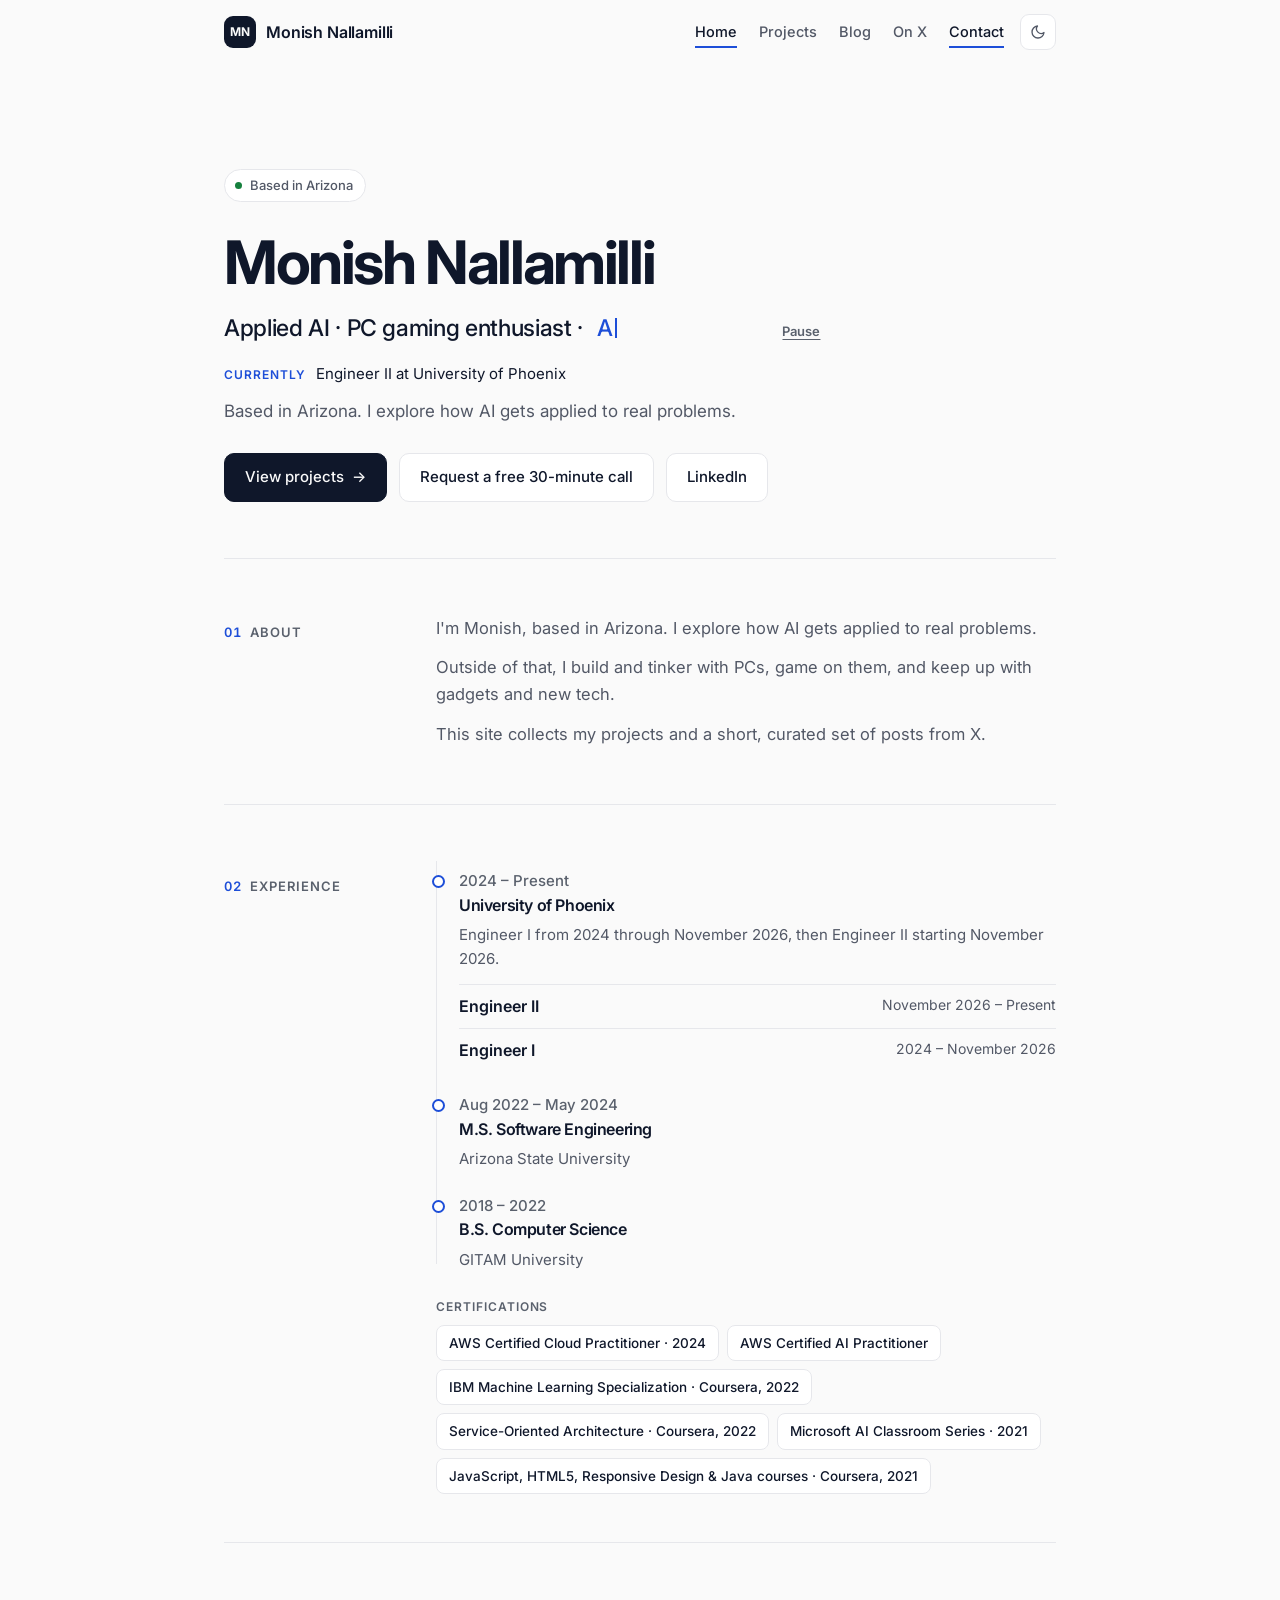
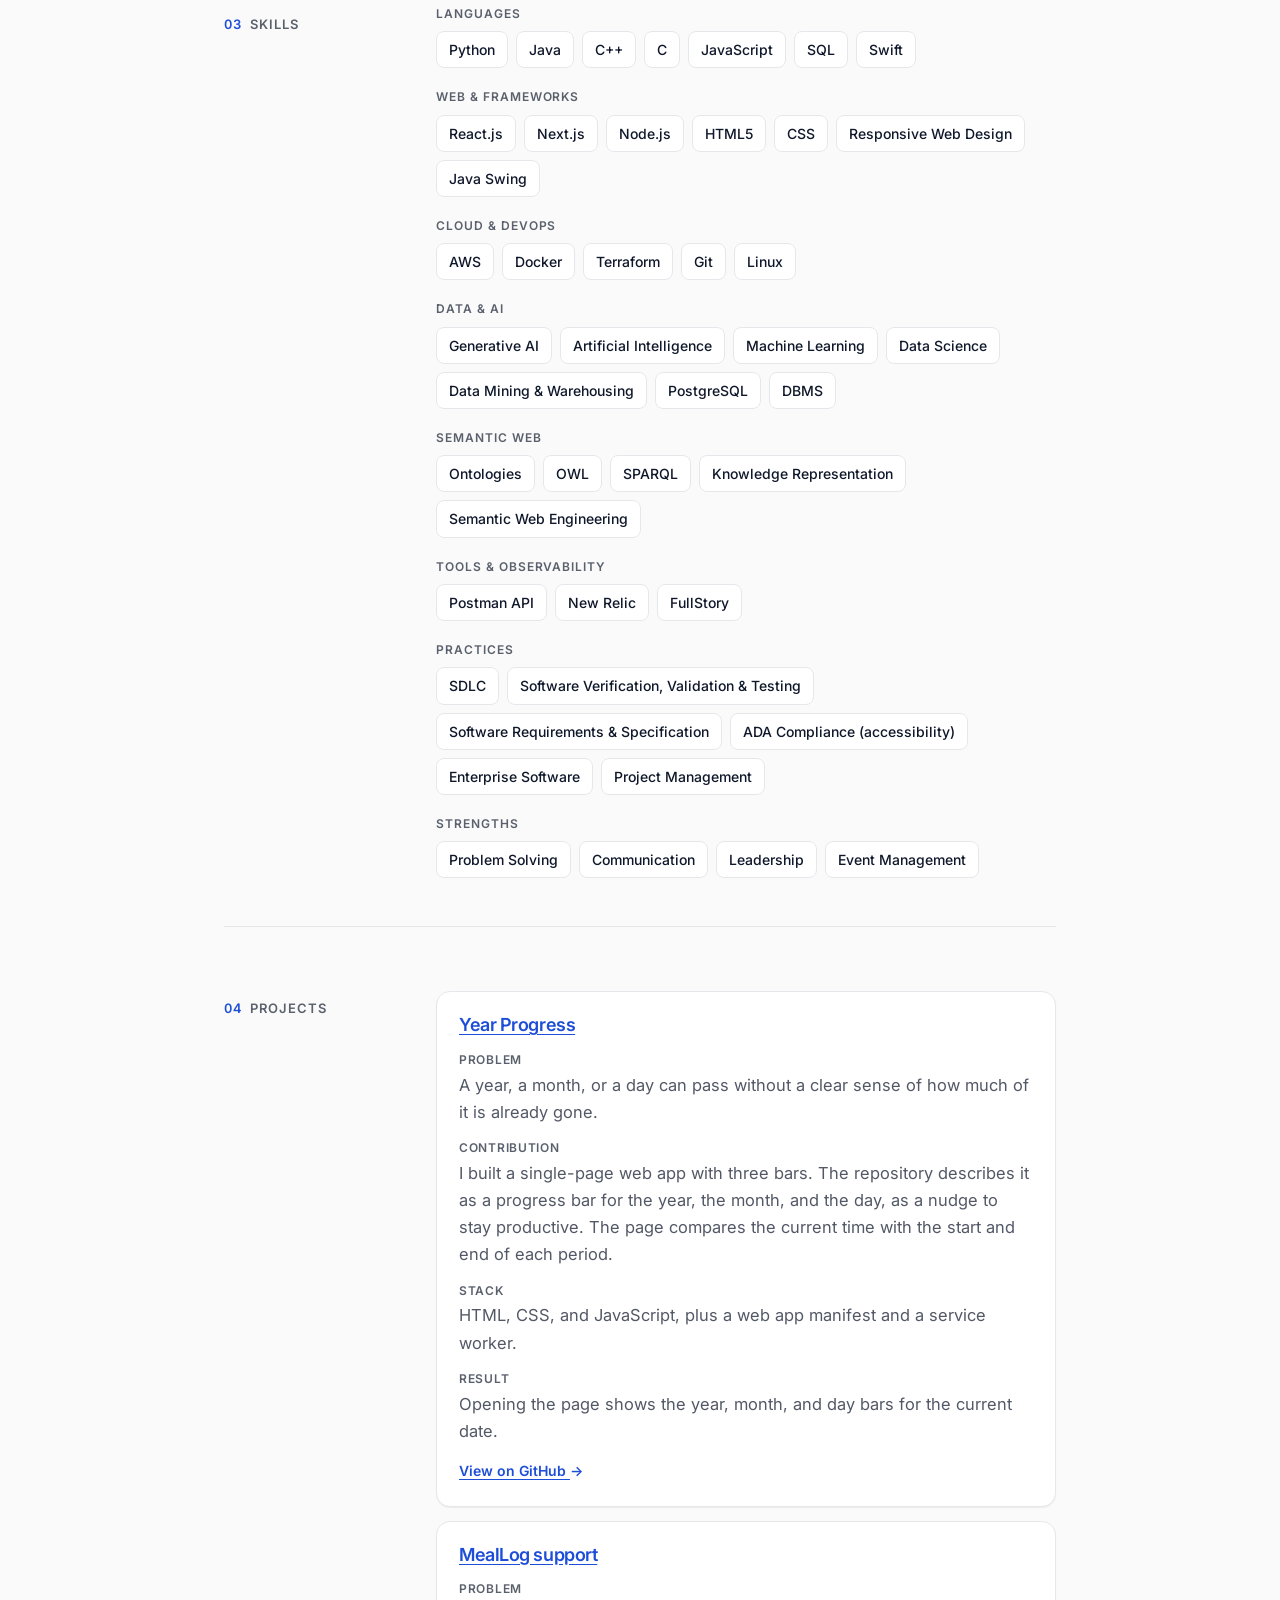
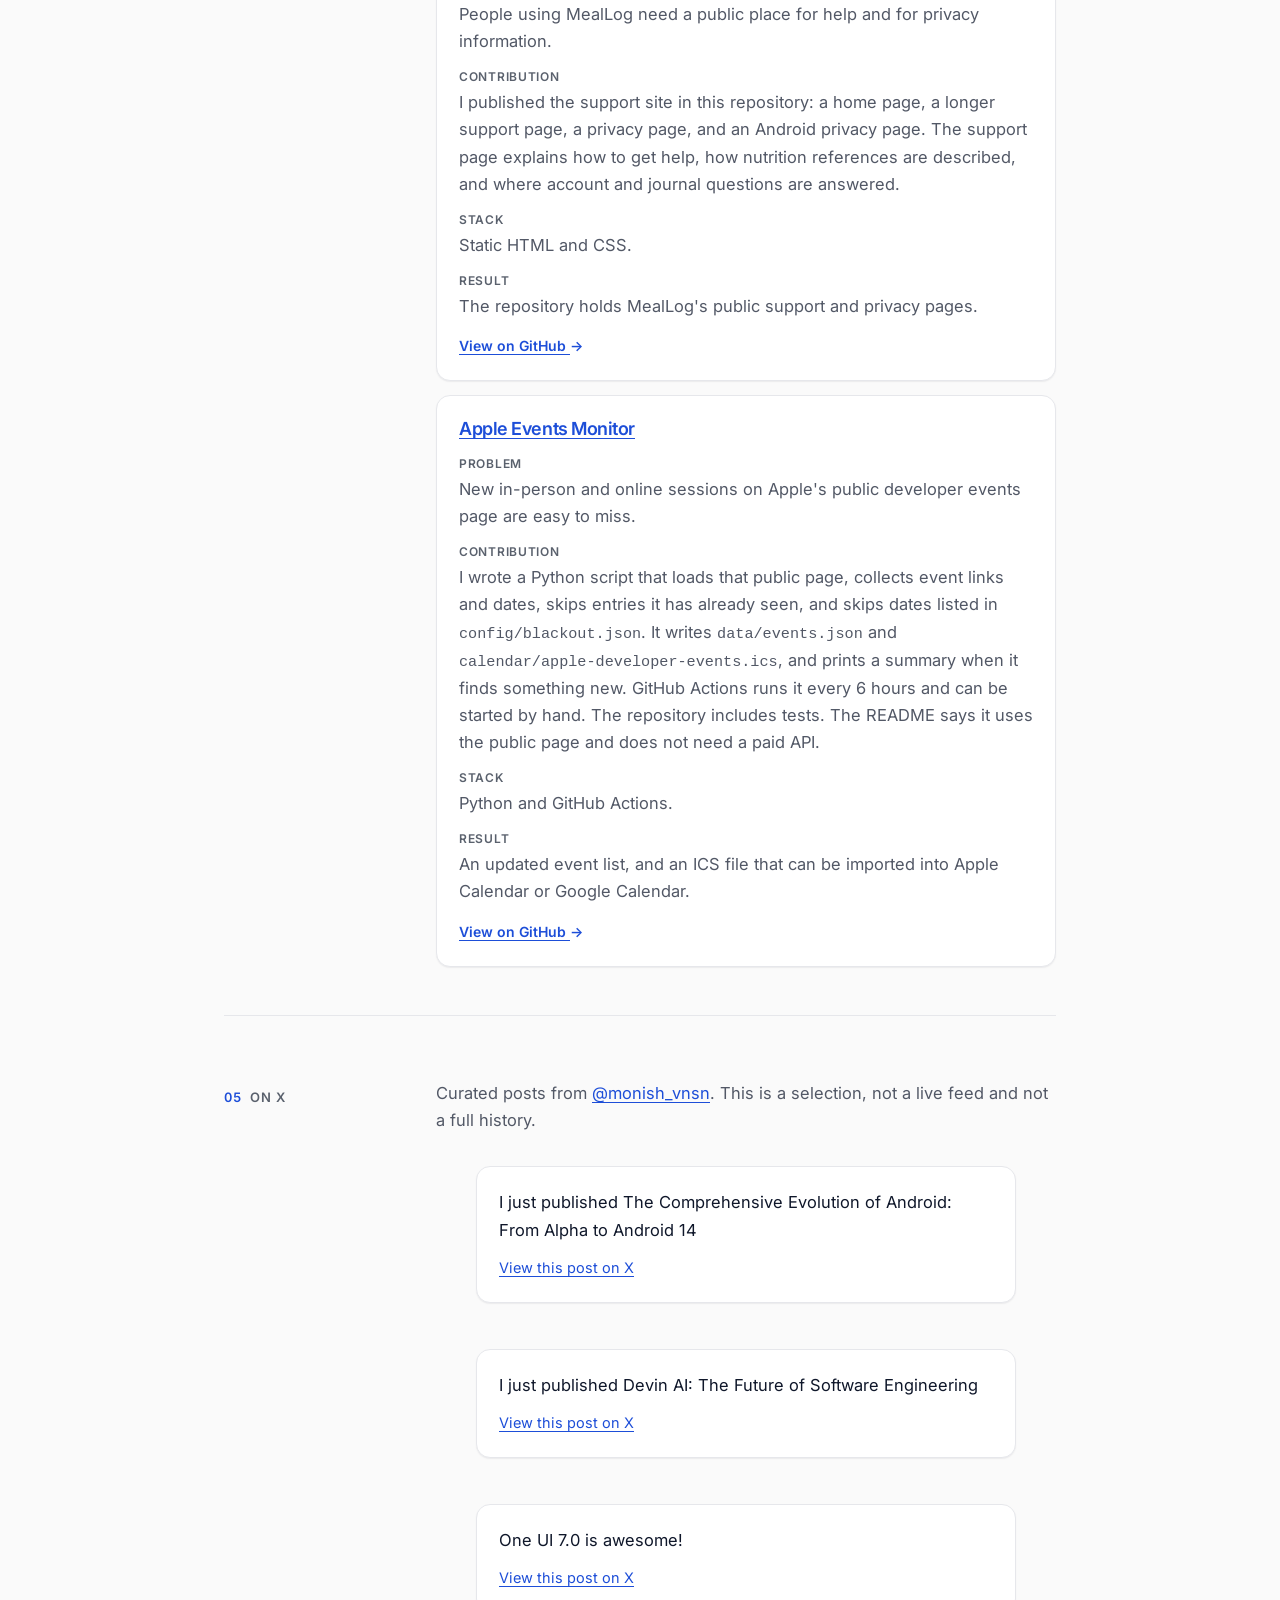
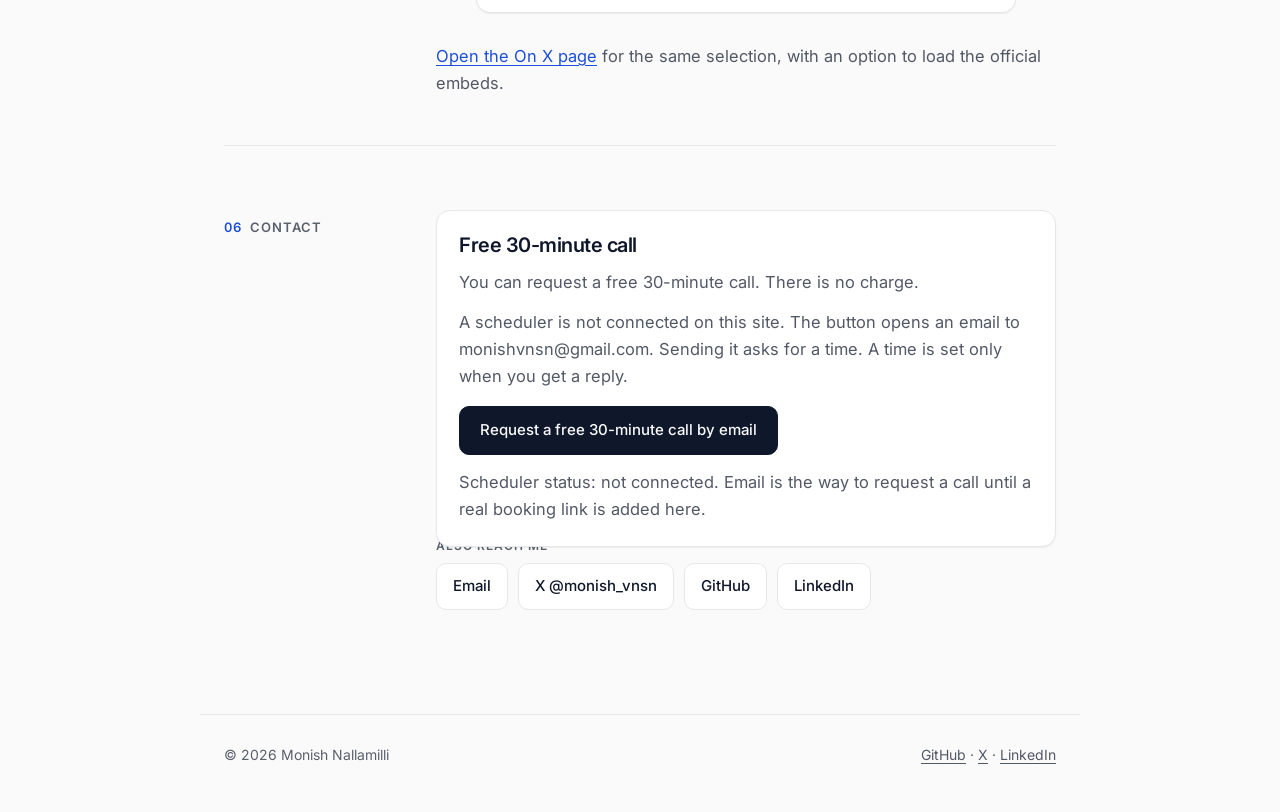
==== commit 7833277b: "Fix the hero phrase cycle and refresh the site content The rotating line changed width as it typed, " ====
--- a/index.html
+++ b/index.html
@@ -2,47 +2,399 @@
 <html lang="en">
 <head>
   <meta charset="utf-8">
-  <meta name="viewport" content="width=device-width, initial-scale=1.0, maximum-scale=5">
-  <title>Monish Nallamilli</title>
+  <meta name="viewport" content="width=device-width, initial-scale=1">
+  <title>Monish Nallamilli, Engineer II</title>
   <link rel="canonical" href="https://monishvnsn.dev/">
-  <meta name="description" content="Monish Nallamilli: Applied AI, PC gaming and tech &amp; gadgets. Based in Arizona.">
+  <meta name="description" content="Monish Nallamilli is an Engineer II at University of Phoenix in Arizona. Selected projects, certifications, and curated posts from X.">
+  <meta name="author" content="Monish Nallamilli">
+  <meta name="theme-color" content="#fafafa">
   <meta property="og:site_name" content="Monish Nallamilli">
-  <meta property="og:title" content="Monish Nallamilli">
+  <meta property="og:title" content="Monish Nallamilli, Engineer II">
   <meta property="og:type" content="website">
   <meta property="og:url" content="https://monishvnsn.dev/">
-  <meta property="og:description" content="Monish Nallamilli: Applied AI, PC gaming and tech &amp; gadgets. Based in Arizona.">
+  <meta property="og:description" content="Engineer II at University of Phoenix in Arizona. Projects, certifications, and curated posts from X.">
+  <meta property="og:locale" content="en_US">
   <meta name="twitter:card" content="summary">
   <meta name="twitter:site" content="@monish_vnsn">
-  <meta name="twitter:title" content="Monish Nallamilli">
-  <meta name="twitter:description" content="Monish Nallamilli: Applied AI, PC gaming and tech &amp; gadgets. Based in Arizona.">
-  <link rel="icon" type="image/svg+xml" href="data:image/svg+xml,%3Csvg%20xmlns='http://www.w3.org/2000/svg'%20viewBox='0%200%20100%20100'%3E%3Ctext%20y='.9em'%20font-size='90'%3E🤖%3C/text%3E%3C/svg%3E">
-  <link rel="preconnect" href="https://fonts.googleapis.com"><link rel="preconnect" href="https://fonts.gstatic.com" crossorigin><link href="https://fonts.googleapis.com/css2?family=Inter:wght@400;500;600;700&display=swap" rel="stylesheet">
-  <script>(function(){var r=document.documentElement;r.classList.add('js');try{var t=localStorage.getItem('theme')}catch(e){}if(!t)t=matchMedia('(prefers-color-scheme: dark)').matches?'dark':'light';r.dataset.theme=t})()</script>
+  <meta name="twitter:title" content="Monish Nallamilli, Engineer II">
+  <meta name="twitter:description" content="Engineer II at University of Phoenix in Arizona. Projects, certifications, and curated posts from X.">
+  <link rel="icon" href="/favicon.svg" type="image/svg+xml">
+  <link rel="preconnect" href="https://fonts.googleapis.com">
+  <link rel="preconnect" href="https://fonts.gstatic.com" crossorigin>
+  <link href="https://fonts.googleapis.com/css2?family=Inter:wght@400;500;600;700&amp;display=swap" rel="stylesheet">
+  <script>
+    (function () {
+      var r = document.documentElement;
+      r.classList.add("js");
+      try {
+        if (matchMedia("(prefers-reduced-motion: reduce)").matches) r.dataset.reduce = "true";
+      } catch (e) {}
+      var t;
+      try { t = localStorage.getItem("theme"); } catch (e) {}
+      if (!t) t = matchMedia("(prefers-color-scheme: dark)").matches ? "dark" : "light";
+      r.dataset.theme = t;
+    })();
+  </script>
   <link rel="stylesheet" href="/style.css">
+  <script type="application/ld+json">
+  {
+    "@context": "https://schema.org",
+    "@type": "Person",
+    "name": "Monish Nallamilli",
+    "url": "https://monishvnsn.dev/",
+    "jobTitle": "Engineer II",
+    "worksFor": { "@type": "Organization", "name": "University of Phoenix" },
+    "address": { "@type": "PostalAddress", "addressRegion": "Arizona", "addressCountry": "US" },
+    "email": "mailto:monishvnsn@gmail.com",
+    "sameAs": [
+      "https://github.com/monishvnsn",
+      "https://x.com/monish_vnsn",
+      "https://www.linkedin.com/in/monishvnsn/"
+    ]
+  }
+  </script>
 </head>
 <body class="home">
-<div class="progress" aria-hidden="true"></div>
-  <header class="site-header"><div class="wrap bar">
-    <a class="title" href="/"><span class="mono" aria-hidden="true">MN</span><span>Monish Nallamilli</span></a>
-    <div class="nav-r"><nav aria-label="Main"><a href="/" aria-current="page">Home</a><a href="/#projects">Projects</a><a href="/blog/">Blog</a><a href="/notes/">Notes</a></nav>
-    <button class="theme" type="button" aria-label="Toggle dark mode" aria-pressed="false"><svg class="moon" viewBox="0 0 24 24" fill="none" stroke="currentColor" stroke-width="2" stroke-linecap="round" stroke-linejoin="round"><path d="M21 12.8A9 9 0 1 1 11.2 3a7 7 0 0 0 9.8 9.8z"/></svg><svg class="sun" viewBox="0 0 24 24" fill="none" stroke="currentColor" stroke-width="2" stroke-linecap="round"><circle cx="12" cy="12" r="4"/><path d="M12 2v2M12 20v2M4.9 4.9l1.4 1.4M17.7 17.7l1.4 1.4M2 12h2M20 12h2M4.9 19.1l1.4-1.4M17.7 6.3l1.4-1.4"/></svg></button></div></div></header>
-  <main class="wrap">
-    <section class="hero">
-      <div class="eyebrow rv" style="--i:0"><span class="dot"></span>Based in Arizona</div>
-      <h1 class="rv" style="--i:1">Monish Nallamilli</h1>
-      <p class="tagline rv" style="--i:2">Applied AI &middot; PC gaming enthusiast &middot; <span class="rot" data-words='["Tech &amp; gadgets","Applied AI","PC building"]'>Tech &amp; gadgets</span></p>
-      <p class="now rv" style="--i:3"><span class="sg-l">Currently</span> Application Engineer at University of Phoenix</p>
-      <p class="lead rv" style="--i:3">Based in Arizona. I explore how AI gets applied to real problems.</p>
-      <div class="actions rv" style="--i:4"><a class="btn" href="#projects">View projects <span class="arr">&rarr;</span></a><a class="btn ghost" href="#contact">Get in touch</a><a class="btn ghost" href="https://www.linkedin.com/in/monishvnsn/" target="_blank" rel="noopener">LinkedIn</a></div>
-    </section>
-    <section class="section" id="about"><div class="sec-head"><div class="label rv"><span>01</span>About</div><div class="body"><div class="rv"><p>I&#39;m Monish, based in Arizona. I explore how AI gets applied to real problems.</p><p>Outside of that, I build and tinker with PCs, game on them, and keep up with the latest gadgets and new tech.</p><p>This site is a home for my projects and notes on AI, hardware and the things I&#39;m learning along the way.</p></div></div></div></section>
-    <section class="section" id="experience"><div class="sec-head"><div class="label rv"><span>02</span>Experience</div><div class="body"><ol class="tl"><li class="rv"><div class="tl-d">2024 &ndash; Present</div><h3>Application Engineer</h3><p>University of Phoenix</p></li><li class="rv"><div class="tl-d">Aug 2022 &ndash; May 2024</div><h3>M.S. Software Engineering</h3><p>Arizona State University</p></li><li class="rv"><div class="tl-d">2018 &ndash; 2022</div><h3>B.S. Computer Science</h3><p>GITAM University</p></li></ol><div class="certs rv"><div class="sg-l">Certifications</div><ul class="chips"><li>AWS Certified Cloud Practitioner &middot; 2024</li><li>IBM Machine Learning Specialization &middot; Coursera, 2022</li><li>Service-Oriented Architecture &middot; Coursera, 2022</li><li>Microsoft AI Classroom Series &middot; 2021</li><li>JavaScript, HTML5, Responsive Design &amp; Java courses &middot; Coursera, 2021</li></ul></div></div></div></section>
-    <section class="section" id="skills"><div class="sec-head"><div class="label rv"><span>03</span>Skills</div><div class="body"><div class="sgroups"><div class="sg rv" style="--i:0"><div class="sg-l">Languages</div><ul class="chips"><li>Python</li><li class="v" title="Passed LinkedIn Skill Assessment">Java<span class="ck" aria-label="Passed LinkedIn Skill Assessment">&#10003;</span></li><li>C++</li><li class="v" title="Passed LinkedIn Skill Assessment">C<span class="ck" aria-label="Passed LinkedIn Skill Assessment">&#10003;</span></li><li>JavaScript</li><li>SQL</li><li>Swift</li></ul></div><div class="sg rv" style="--i:1"><div class="sg-l">Web &amp; frameworks</div><ul class="chips"><li>React.js</li><li>Next.js</li><li>Node.js</li><li>HTML5</li><li class="v" title="Passed LinkedIn Skill Assessment">CSS<span class="ck" aria-label="Passed LinkedIn Skill Assessment">&#10003;</span></li><li>Responsive Web Design</li><li>Java Swing</li></ul></div><div class="sg rv" style="--i:2"><div class="sg-l">Cloud &amp; DevOps</div><ul class="chips"><li class="v" title="Passed LinkedIn Skill Assessment">AWS<span class="ck" aria-label="Passed LinkedIn Skill Assessment">&#10003;</span></li><li>Docker</li><li>Terraform</li><li>Git</li><li>Linux</li></ul></div><div class="sg rv" style="--i:3"><div class="sg-l">Data &amp; AI</div><ul class="chips"><li>Generative AI</li><li>Artificial Intelligence</li><li class="v" title="Passed LinkedIn Skill Assessment">Machine Learning<span class="ck" aria-label="Passed LinkedIn Skill Assessment">&#10003;</span></li><li>Data Science</li><li>Data Mining &amp; Warehousing</li><li>PostgreSQL</li><li>DBMS</li></ul></div><div class="sg rv" style="--i:0"><div class="sg-l">Semantic web</div><ul class="chips"><li>Ontologies</li><li>OWL</li><li>SPARQL</li><li>Knowledge Representation</li><li>Semantic Web Engineering</li></ul></div><div class="sg rv" style="--i:1"><div class="sg-l">Tools &amp; observability</div><ul class="chips"><li>Postman API</li><li>New Relic</li><li>FullStory</li></ul></div><div class="sg rv" style="--i:2"><div class="sg-l">Practices</div><ul class="chips"><li>SDLC</li><li>Software Verification, Validation &amp; Testing</li><li>Software Requirements &amp; Specification</li><li>ADA Compliance (accessibility)</li><li>Enterprise Software</li><li>Project Management</li></ul></div><div class="sg rv" style="--i:3"><div class="sg-l">Strengths</div><ul class="chips"><li>Problem Solving</li><li>Communication</li><li>Leadership</li><li>Event Management</li></ul></div><p class="note rv"><span class="ck">&#10003;</span> Passed LinkedIn Skill Assessment</p></div></div></div></section>
-    <section class="section" id="projects"><div class="sec-head"><div class="label rv"><span>04</span>Projects</div><div class="body"><div class="grid"><a class="sub rv" href="https://github.com/monishvnsn/Year_Progress" target="_blank" rel="noopener"><span class="ic"><svg viewBox="0 0 24 24" fill="none" stroke="currentColor" stroke-width="2" stroke-linecap="round" stroke-linejoin="round"><path d="m8 6-6 6 6 6M16 6l6 6-6 6"/></svg></span><svg class="corner" width="16" height="16" viewBox="0 0 24 24" fill="none" stroke="currentColor" stroke-width="2" stroke-linecap="round"><path d="M7 17 17 7M8 7h9v9"/></svg><h3>Year Progress</h3><p>Progress bar for the year, month and day to stay productive.</p><span class="more">View on GitHub <span class="arr">&rarr;</span></span></a><a class="sub rv" href="https://github.com/monishvnsn/meallog-support" target="_blank" rel="noopener"><span class="ic"><svg viewBox="0 0 24 24" fill="none" stroke="currentColor" stroke-width="2" stroke-linecap="round" stroke-linejoin="round"><path d="m8 6-6 6 6 6M16 6l6 6-6 6"/></svg></span><svg class="corner" width="16" height="16" viewBox="0 0 24 24" fill="none" stroke="currentColor" stroke-width="2" stroke-linecap="round"><path d="M7 17 17 7M8 7h9v9"/></svg><h3>MealLog support</h3><p>Support and privacy pages for MealLog.</p><span class="more">View on GitHub <span class="arr">&rarr;</span></span></a><a class="sub rv" href="https://github.com/monishvnsn/Apple-Events-Monitor" target="_blank" rel="noopener"><span class="ic"><svg viewBox="0 0 24 24" fill="none" stroke="currentColor" stroke-width="2" stroke-linecap="round" stroke-linejoin="round"><path d="m8 6-6 6 6 6M16 6l6 6-6 6"/></svg></span><svg class="corner" width="16" height="16" viewBox="0 0 24 24" fill="none" stroke="currentColor" stroke-width="2" stroke-linecap="round"><path d="M7 17 17 7M8 7h9v9"/></svg><h3>Apple Events Monitor</h3><p></p><span class="more">View on GitHub <span class="arr">&rarr;</span></span></a></div></div></div></section>
-    <section class="section" id="writing"><div class="sec-head"><div class="label rv"><span>05</span>Writing</div><div class="body"><div class="grid"><a class="sub rv" href="/blog/"><svg class="corner" width="16" height="16" viewBox="0 0 24 24" fill="none" stroke="currentColor" stroke-width="2" stroke-linecap="round"><path d="M7 17 17 7M8 7h9v9"/></svg><h3>Blog</h3><p>Longer posts on AI and hardware.</p></a><a class="sub rv" href="/notes/"><svg class="corner" width="16" height="16" viewBox="0 0 24 24" fill="none" stroke="currentColor" stroke-width="2" stroke-linecap="round"><path d="M7 17 17 7M8 7h9v9"/></svg><h3>Notes</h3><p>Short notes on what I&#39;m learning.</p></a></div></div></div></section>
-    <section class="section" id="contact"><div class="sec-head"><div class="label rv"><span>06</span>Contact</div><div class="body"><p class="pills rv"><a class="pill" href="mailto:monishvnsn@gmail.com">Email</a><a class="pill" href="https://x.com/monish_vnsn" target="_blank" rel="noopener">X @monish_vnsn</a><a class="pill" href="https://github.com/monishvnsn" target="_blank" rel="noopener">GitHub</a><a class="pill" href="https://www.linkedin.com/in/monishvnsn/" target="_blank" rel="noopener">LinkedIn</a></p></div></div></section>
+  <a class="skip" href="#main">Skip to content</a>
+  <div class="progress" aria-hidden="true"></div>
+  <header class="site-header">
+    <div class="wrap bar">
+      <a class="title" href="/"><span class="mono" aria-hidden="true">MN</span><span>Monish Nallamilli</span></a>
+      <div class="nav-r">
+        <nav aria-label="Main">
+          <a href="/" aria-current="page">Home</a>
+          <a href="/#projects">Projects</a>
+          <a href="/blog/">Blog</a>
+          <a href="/on-x/">On X</a>
+          <a href="/#contact">Contact</a>
+        </nav>
+        <button class="theme" type="button" aria-label="Dark mode" aria-pressed="false">
+          <svg class="moon" viewBox="0 0 24 24" fill="none" stroke="currentColor" stroke-width="2" stroke-linecap="round" stroke-linejoin="round" aria-hidden="true"><path d="M21 12.8A9 9 0 1 1 11.2 3a7 7 0 0 0 9.8 9.8z"/></svg>
+          <svg class="sun" viewBox="0 0 24 24" fill="none" stroke="currentColor" stroke-width="2" stroke-linecap="round" aria-hidden="true"><circle cx="12" cy="12" r="4"/><path d="M12 2v2M12 20v2M4.9 4.9l1.4 1.4M17.7 17.7l1.4 1.4M2 12h2M20 12h2M4.9 19.1l1.4-1.4M17.7 6.3l1.4-1.4"/></svg>
+        </button>
+      </div>
+    </div>
+  </header>
+  <main class="wrap" id="main" tabindex="-1">
+    <section class="hero" aria-labelledby="hero-name">
+      <div class="eyebrow"><span class="dot" aria-hidden="true"></span>Based in Arizona</div>
+      <h1 id="hero-name">Monish Nallamilli</h1>
+      <p class="tagline">
+        <span class="visually-hidden">Applied AI. PC gaming enthusiast. Tech and gadgets, Applied AI, and PC building.</span>
+        <span class="tagline-visual" aria-hidden="true">
+          <span class="tagline-static">Applied AI · PC gaming enthusiast ·</span>
+          <span class="rot">
+            <span class="rot-sizer">
+              <span class="rot-phrase">Tech &amp; gadgets</span>
+              <span class="rot-phrase">Applied AI</span>
+              <span class="rot-phrase">PC building</span>
+            </span>
+            <span class="rot-text">Tech &amp; gadgets</span>
+          </span>
+        </span>
+        <button class="rot-ctrl" type="button" aria-pressed="false" aria-label="Pause rotating phrases">Pause</button>
+      </p>
+      <p class="now"><span class="sg-l">Currently</span> Engineer II at University of Phoenix</p>
+      <p class="lead">Based in Arizona. I explore how AI gets applied to real problems.</p>
+      <div class="actions">
+        <a class="btn" href="#projects">View projects <span class="arr" aria-hidden="true">&rarr;</span></a>
+        <a class="btn ghost" href="#book-call">Request a free 30-minute call</a>
+        <a class="btn ghost" href="https://www.linkedin.com/in/monishvnsn/" target="_blank" rel="me noopener noreferrer">LinkedIn<span class="visually-hidden"> (opens in a new tab)</span></a>
+      </div>
+    </section>
+
+    <section class="section" id="about" aria-labelledby="about-title">
+      <div class="sec-head">
+        <h2 class="label rv" id="about-title"><span>01</span>About</h2>
+        <div class="body">
+          <div class="rv">
+            <p>I&#39;m Monish, based in Arizona. I explore how AI gets applied to real problems.</p>
+            <p>Outside of that, I build and tinker with PCs, game on them, and keep up with gadgets and new tech.</p>
+            <p>This site collects my projects and a short, curated set of posts from X.</p>
+          </div>
+        </div>
+      </div>
+    </section>
+
+    <section class="section" id="experience" aria-labelledby="experience-title">
+      <div class="sec-head">
+        <h2 class="label rv" id="experience-title"><span>02</span>Experience</h2>
+        <div class="body">
+          <ol class="tl">
+            <li class="rv">
+              <p class="tl-d"><time datetime="2024">2024</time> – Present</p>
+              <h3>University of Phoenix</h3>
+              <p>Engineer I from 2024 through November 2026, then Engineer II starting November 2026.</p>
+              <ol class="roles">
+                <li>
+                  <span class="role-n">Engineer II</span>
+                  <span class="role-d"><time datetime="2026-11">November 2026</time> – Present</span>
+                </li>
+                <li>
+                  <span class="role-n">Engineer I</span>
+                  <span class="role-d"><time datetime="2024">2024</time> – <time datetime="2026-11">November 2026</time></span>
+                </li>
+              </ol>
+            </li>
+            <li class="rv">
+              <p class="tl-d"><time datetime="2022-08">Aug 2022</time> – <time datetime="2024-05">May 2024</time></p>
+              <h3>M.S. Software Engineering</h3>
+              <p>Arizona State University</p>
+            </li>
+            <li class="rv">
+              <p class="tl-d"><time datetime="2018">2018</time> – <time datetime="2022">2022</time></p>
+              <h3>B.S. Computer Science</h3>
+              <p>GITAM University</p>
+            </li>
+          </ol>
+          <div class="certs rv">
+            <h3 class="sg-l">Certifications</h3>
+            <ul class="chips">
+              <li>AWS Certified Cloud Practitioner · 2024</li>
+              <li>AWS Certified AI Practitioner</li>
+              <li>IBM Machine Learning Specialization · Coursera, 2022</li>
+              <li>Service-Oriented Architecture · Coursera, 2022</li>
+              <li>Microsoft AI Classroom Series · 2021</li>
+              <li>JavaScript, HTML5, Responsive Design &amp; Java courses · Coursera, 2021</li>
+            </ul>
+          </div>
+        </div>
+      </div>
+    </section>
+
+    <section class="section" id="skills" aria-labelledby="skills-title">
+      <div class="sec-head">
+        <h2 class="label rv" id="skills-title"><span>03</span>Skills</h2>
+        <div class="body">
+          <div class="sgroups">
+            <div class="sg rv">
+              <h3 class="sg-l">Languages</h3>
+              <ul class="chips">
+                <li>Python</li>
+                <li>Java</li>
+                <li>C++</li>
+                <li>C</li>
+                <li>JavaScript</li>
+                <li>SQL</li>
+                <li>Swift</li>
+              </ul>
+            </div>
+            <div class="sg rv">
+              <h3 class="sg-l">Web &amp; frameworks</h3>
+              <ul class="chips">
+                <li>React.js</li>
+                <li>Next.js</li>
+                <li>Node.js</li>
+                <li>HTML5</li>
+                <li>CSS</li>
+                <li>Responsive Web Design</li>
+                <li>Java Swing</li>
+              </ul>
+            </div>
+            <div class="sg rv">
+              <h3 class="sg-l">Cloud &amp; DevOps</h3>
+              <ul class="chips">
+                <li>AWS</li>
+                <li>Docker</li>
+                <li>Terraform</li>
+                <li>Git</li>
+                <li>Linux</li>
+              </ul>
+            </div>
+            <div class="sg rv">
+              <h3 class="sg-l">Data &amp; AI</h3>
+              <ul class="chips">
+                <li>Generative AI</li>
+                <li>Artificial Intelligence</li>
+                <li>Machine Learning</li>
+                <li>Data Science</li>
+                <li>Data Mining &amp; Warehousing</li>
+                <li>PostgreSQL</li>
+                <li>DBMS</li>
+              </ul>
+            </div>
+            <div class="sg rv">
+              <h3 class="sg-l">Semantic web</h3>
+              <ul class="chips">
+                <li>Ontologies</li>
+                <li>OWL</li>
+                <li>SPARQL</li>
+                <li>Knowledge Representation</li>
+                <li>Semantic Web Engineering</li>
+              </ul>
+            </div>
+            <div class="sg rv">
+              <h3 class="sg-l">Tools &amp; observability</h3>
+              <ul class="chips">
+                <li>Postman API</li>
+                <li>New Relic</li>
+                <li>FullStory</li>
+              </ul>
+            </div>
+            <div class="sg rv">
+              <h3 class="sg-l">Practices</h3>
+              <ul class="chips">
+                <li>SDLC</li>
+                <li>Software Verification, Validation &amp; Testing</li>
+                <li>Software Requirements &amp; Specification</li>
+                <li>ADA Compliance (accessibility)</li>
+                <li>Enterprise Software</li>
+                <li>Project Management</li>
+              </ul>
+            </div>
+            <div class="sg rv">
+              <h3 class="sg-l">Strengths</h3>
+              <ul class="chips">
+                <li>Problem Solving</li>
+                <li>Communication</li>
+                <li>Leadership</li>
+                <li>Event Management</li>
+              </ul>
+            </div>
+          </div>
+        </div>
+      </div>
+    </section>
+
+    <section class="section" id="projects" aria-labelledby="projects-title">
+      <div class="sec-head">
+        <h2 class="label rv" id="projects-title"><span>04</span>Projects</h2>
+        <div class="body">
+          <div class="projects">
+            <article class="project rv">
+              <h3><a href="https://github.com/monishvnsn/Year_Progress" target="_blank" rel="noopener noreferrer">Year Progress<span class="visually-hidden"> (opens in a new tab)</span></a></h3>
+              <dl class="facts">
+                <div>
+                  <dt>Problem</dt>
+                  <dd>A year, a month, or a day can pass without a clear sense of how much of it is already gone.</dd>
+                </div>
+                <div>
+                  <dt>Contribution</dt>
+                  <dd>I built a single-page web app with three bars. The repository describes it as a progress bar for the year, the month, and the day, as a nudge to stay productive. The page compares the current time with the start and end of each period.</dd>
+                </div>
+                <div>
+                  <dt>Stack</dt>
+                  <dd>HTML, CSS, and JavaScript, plus a web app manifest and a service worker.</dd>
+                </div>
+                <div>
+                  <dt>Result</dt>
+                  <dd>Opening the page shows the year, month, and day bars for the current date.</dd>
+                </div>
+              </dl>
+              <a class="more" href="https://github.com/monishvnsn/Year_Progress" target="_blank" rel="noopener noreferrer">View on GitHub <span class="arr" aria-hidden="true">&rarr;</span><span class="visually-hidden"> (opens in a new tab)</span></a>
+            </article>
+            <article class="project rv">
+              <h3><a href="https://github.com/monishvnsn/meallog-support" target="_blank" rel="noopener noreferrer">MealLog support<span class="visually-hidden"> (opens in a new tab)</span></a></h3>
+              <dl class="facts">
+                <div>
+                  <dt>Problem</dt>
+                  <dd>People using MealLog need a public place for help and for privacy information.</dd>
+                </div>
+                <div>
+                  <dt>Contribution</dt>
+                  <dd>I published the support site in this repository: a home page, a longer support page, a privacy page, and an Android privacy page. The support page explains how to get help, how nutrition references are described, and where account and journal questions are answered.</dd>
+                </div>
+                <div>
+                  <dt>Stack</dt>
+                  <dd>Static HTML and CSS.</dd>
+                </div>
+                <div>
+                  <dt>Result</dt>
+                  <dd>The repository holds MealLog&#39;s public support and privacy pages.</dd>
+                </div>
+              </dl>
+              <a class="more" href="https://github.com/monishvnsn/meallog-support" target="_blank" rel="noopener noreferrer">View on GitHub <span class="arr" aria-hidden="true">&rarr;</span><span class="visually-hidden"> (opens in a new tab)</span></a>
+            </article>
+            <article class="project rv">
+              <h3><a href="https://github.com/monishvnsn/Apple-Events-Monitor" target="_blank" rel="noopener noreferrer">Apple Events Monitor<span class="visually-hidden"> (opens in a new tab)</span></a></h3>
+              <dl class="facts">
+                <div>
+                  <dt>Problem</dt>
+                  <dd>New in-person and online sessions on Apple&#39;s public developer events page are easy to miss.</dd>
+                </div>
+                <div>
+                  <dt>Contribution</dt>
+                  <dd>I wrote a Python script that loads that public page, collects event links and dates, skips entries it has already seen, and skips dates listed in <code>config/blackout.json</code>. It writes <code>data/events.json</code> and <code>calendar/apple-developer-events.ics</code>, and prints a summary when it finds something new. GitHub Actions runs it every 6 hours and can be started by hand. The repository includes tests. The README says it uses the public page and does not need a paid API.</dd>
+                </div>
+                <div>
+                  <dt>Stack</dt>
+                  <dd>Python and GitHub Actions.</dd>
+                </div>
+                <div>
+                  <dt>Result</dt>
+                  <dd>An updated event list, and an ICS file that can be imported into Apple Calendar or Google Calendar.</dd>
+                </div>
+              </dl>
+              <a class="more" href="https://github.com/monishvnsn/Apple-Events-Monitor" target="_blank" rel="noopener noreferrer">View on GitHub <span class="arr" aria-hidden="true">&rarr;</span><span class="visually-hidden"> (opens in a new tab)</span></a>
+            </article>
+          </div>
+        </div>
+      </div>
+    </section>
+
+    <section class="section" id="on-x" aria-labelledby="on-x-title">
+      <div class="sec-head">
+        <h2 class="label rv" id="on-x-title"><span>05</span>On X</h2>
+        <div class="body">
+          <p class="curated rv">Curated posts from <a href="https://x.com/monish_vnsn" target="_blank" rel="me noopener noreferrer">@monish_vnsn<span class="visually-hidden"> (opens in a new tab)</span></a>. This is a selection, not a live feed and not a full history.</p>
+          <div class="quotes">
+            <figure class="quote rv">
+              <blockquote cite="https://x.com/monish_vnsn/status/1830003470503723074">
+                <p>I just published The Comprehensive Evolution of Android: From Alpha to Android 14</p>
+              </blockquote>
+              <figcaption class="post-links"><a href="https://x.com/monish_vnsn/status/1830003470503723074" target="_blank" rel="noopener noreferrer">View this post on X<span class="visually-hidden"> (opens in a new tab)</span></a></figcaption>
+            </figure>
+            <figure class="quote rv">
+              <blockquote cite="https://x.com/monish_vnsn/status/1803304585601360241">
+                <p>I just published Devin AI: The Future of Software Engineering</p>
+              </blockquote>
+              <figcaption class="post-links"><a href="https://x.com/monish_vnsn/status/1803304585601360241" target="_blank" rel="noopener noreferrer">View this post on X<span class="visually-hidden"> (opens in a new tab)</span></a></figcaption>
+            </figure>
+            <figure class="quote rv">
+              <blockquote cite="https://x.com/monish_vnsn/status/1868841935353565313">
+                <p>One UI 7.0 is awesome!</p>
+              </blockquote>
+              <figcaption class="post-links"><a href="https://x.com/monish_vnsn/status/1868841935353565313" target="_blank" rel="noopener noreferrer">View this post on X<span class="visually-hidden"> (opens in a new tab)</span></a></figcaption>
+            </figure>
+          </div>
+          <p class="rv" style="margin-top:14px"><a href="/on-x/">Open the On X page</a> for the same selection, with an option to load the official embeds.</p>
+        </div>
+      </div>
+    </section>
+
+    <section class="section" id="contact" aria-labelledby="contact-title">
+      <div class="sec-head">
+        <h2 class="label rv" id="contact-title"><span>06</span>Contact</h2>
+        <div class="body">
+          <!-- Scheduler: keep this as an email request until a real booking URL exists. Do not invent a Calendly or Cal.com link. -->
+          <div class="book rv" id="book-call" tabindex="-1">
+            <h3>Free 30-minute call</h3>
+            <p>You can request a free 30-minute call. There is no charge.</p>
+            <p>A scheduler is not connected on this site. The button opens an email to monishvnsn@gmail.com. Sending it asks for a time. A time is set only when you get a reply.</p>
+            <a class="btn" href="mailto:monishvnsn@gmail.com?subject=Request%20for%20a%20free%2030-minute%20call&amp;body=Hi%20Monish%2C%0A%0AI%20would%20like%20to%20request%20a%20free%2030-minute%20call.%0A%0AName%3A%0ATopic%3A%0ATimes%20that%20work%20%28include%20timezone%29%3A%0A">Request a free 30-minute call by email</a>
+            <p class="book-status">Scheduler status: not connected. Email is the way to request a call until a real booking link is added here.</p>
+          </div>
+          <h3 class="sg-l follow">Also reach me</h3>
+          <p class="pills">
+            <a class="pill" href="mailto:monishvnsn@gmail.com">Email</a>
+            <a class="pill" href="https://x.com/monish_vnsn" target="_blank" rel="me noopener noreferrer">X @monish_vnsn<span class="visually-hidden"> (opens in a new tab)</span></a>
+            <a class="pill" href="https://github.com/monishvnsn" target="_blank" rel="me noopener noreferrer">GitHub<span class="visually-hidden"> (opens in a new tab)</span></a>
+            <a class="pill" href="https://www.linkedin.com/in/monishvnsn/" target="_blank" rel="me noopener noreferrer">LinkedIn<span class="visually-hidden"> (opens in a new tab)</span></a>
+          </p>
+        </div>
+      </div>
+    </section>
   </main>
-  <footer class="wrap site-footer"><span>&copy; 2026 Monish Nallamilli</span><span><a class="link" href="https://github.com/monishvnsn" target="_blank" rel="noopener">GitHub</a> &middot; <a class="link" href="https://x.com/monish_vnsn" target="_blank" rel="noopener">X</a> &middot; <a class="link" href="https://www.linkedin.com/in/monishvnsn/" target="_blank" rel="noopener">LinkedIn</a></span></footer>
+  <footer class="wrap site-footer">
+    <span>&copy; 2026 Monish Nallamilli</span>
+    <span>
+      <a class="link" href="https://github.com/monishvnsn" target="_blank" rel="me noopener noreferrer">GitHub<span class="visually-hidden"> (opens in a new tab)</span></a>
+      ·
+      <a class="link" href="https://x.com/monish_vnsn" target="_blank" rel="me noopener noreferrer">X<span class="visually-hidden"> (opens in a new tab)</span></a>
+      ·
+      <a class="link" href="https://www.linkedin.com/in/monishvnsn/" target="_blank" rel="me noopener noreferrer">LinkedIn<span class="visually-hidden"> (opens in a new tab)</span></a>
+    </span>
+  </footer>
   <script src="/main.js" defer></script>
 </body>
 </html>
--- a/style.css
+++ b/style.css
@@ -1,91 +1,476 @@
-:root{--bg:#f7f7f8;--card:#fff;--border:#e6e7eb;--border-s:#d4d6dc;--text:#0f172a;--muted:#525866;--faint:#8a909c;--accent:#1d4ed8;--accent-h:#1e40af;--accent-soft:#eef2ff;--chip:#f4f5f7;--shadow:0 1px 2px rgba(15,23,42,.04),0 1px 1px rgba(15,23,42,.03);--shadow-h:0 12px 28px -10px rgba(15,23,42,.16),0 3px 8px -3px rgba(15,23,42,.06);--hdr:rgba(247,247,248,.75);--ease:cubic-bezier(.22,1,.36,1)}
-[data-theme=dark]{--bg:#0e0e10;--card:#161618;--border:#26262a;--border-s:#36363b;--text:#ededef;--muted:#a1a1aa;--faint:#71717a;--accent:#7aa2ff;--accent-h:#a5c0ff;--accent-soft:#1b1d24;--chip:#1e1e21;--shadow:none;--shadow-h:0 14px 30px -12px rgba(0,0,0,.6);--hdr:rgba(14,14,16,.72)}
-*{box-sizing:border-box}
-html{scroll-behavior:smooth;scroll-padding-top:84px}
-body{margin:0;background:var(--bg);color:var(--text);font:16px/1.65 Inter,system-ui,-apple-system,"Segoe UI",Roboto,sans-serif;-webkit-font-smoothing:antialiased;transition:background-color .3s,color .3s}
-.wrap{max-width:880px;margin:0 auto;padding:0 24px}
-a{color:var(--accent);text-decoration:none}
-a:focus-visible,button:focus-visible{outline:2px solid var(--accent);outline-offset:3px;border-radius:6px}
-p a,.link{background:linear-gradient(currentColor,currentColor) 0 100%/0 1px no-repeat;transition:background-size .3s var(--ease)}
-p a:hover,.link:hover{background-size:100% 1px}
-::selection{background:var(--accent);color:#fff}
-/* progress */
-.progress{position:fixed;top:0;left:0;right:0;height:2px;background:var(--accent);transform-origin:0 50%;transform:scaleX(0);z-index:60}
-/* header */
-.site-header{position:sticky;top:0;z-index:50;border-bottom:1px solid transparent;transition:background-color .3s,border-color .3s,backdrop-filter .3s}
-.site-header.scrolled{background:var(--hdr);backdrop-filter:saturate(180%) blur(12px);-webkit-backdrop-filter:saturate(180%) blur(12px);border-color:var(--border)}
-.bar{display:flex;align-items:center;justify-content:space-between;height:64px;gap:16px}
-.title{display:flex;align-items:center;gap:10px;color:var(--text);font-weight:600;letter-spacing:-.01em}
-.title .mono{transition:transform .4s var(--ease)}.title:hover .mono{transform:rotate(-8deg) scale(1.05)}
-.nav-r{display:flex;align-items:center;gap:6px}
-nav{display:flex;gap:2px}
-nav a{position:relative;color:var(--muted);font-size:14.5px;font-weight:500;padding:6px 10px;border-radius:8px;transition:color .2s}
-nav a::after{content:"";position:absolute;left:10px;right:10px;bottom:2px;height:1.5px;background:var(--accent);transform:scaleX(0);transform-origin:left;transition:transform .3s var(--ease)}
-nav a:hover,nav a[aria-current],nav a.active{color:var(--text)}
-nav a:hover::after,nav a[aria-current]::after,nav a.active::after{transform:scaleX(1)}
-.theme{display:grid;place-items:center;width:36px;height:36px;border:1px solid var(--border);border-radius:9px;background:var(--card);color:var(--muted);cursor:pointer;transition:color .2s,border-color .2s,transform .15s}
-.theme:hover{color:var(--text);border-color:var(--border-s)}.theme:active{transform:scale(.92)}
-.theme svg{width:16px;height:16px}.theme .sun{display:none}[data-theme=dark] .theme .sun{display:block}[data-theme=dark] .theme .moon{display:none}
-.mono{display:inline-grid;place-items:center;width:32px;height:32px;border-radius:9px;background:var(--text);color:var(--bg);font-size:12px;font-weight:700;letter-spacing:.5px}
-/* layout */
-main.wrap{padding-top:32px;padding-bottom:24px}
-h1,h2,h3{line-height:1.2;margin:0 0 12px;letter-spacing:-.025em;color:var(--text)}
-h1{font-size:clamp(38px,6vw,60px);font-weight:700;letter-spacing:-.04em}
-h2{font-size:26px;font-weight:650}h3{font-size:16px;font-weight:600}
-p{margin:0 0 12px;color:var(--muted)}p:last-child{margin-bottom:0}
-.hero{padding:72px 0 64px}
-.eyebrow{display:inline-flex;align-items:center;gap:8px;font-size:13px;font-weight:500;color:var(--muted);border:1px solid var(--border);background:var(--card);border-radius:999px;padding:5px 12px 5px 10px;margin-bottom:24px}
-.dot{width:7px;height:7px;border-radius:50%;background:#16a34a;box-shadow:0 0 0 0 rgba(22,163,74,.5);animation:pulse 2.4s infinite}
-@keyframes pulse{70%{box-shadow:0 0 0 6px rgba(22,163,74,0)}100%{box-shadow:0 0 0 0 rgba(22,163,74,0)}}
-.tagline{font-size:clamp(19px,2.6vw,23px);color:var(--text);font-weight:500;margin:4px 0 14px;letter-spacing:-.015em}
-.rot{display:inline-block;color:var(--accent);min-width:1ch}
-.rot::after{content:"";display:inline-block;width:2px;height:1em;margin-left:3px;vertical-align:-.12em;background:currentColor;animation:blink 1s steps(1) infinite}
-@keyframes blink{50%{opacity:0}}
-.lead{font-size:17px;max-width:540px;margin-bottom:32px}
-.actions{display:flex;flex-wrap:wrap;gap:12px}
-.btn{display:inline-flex;align-items:center;gap:8px;background:var(--text);color:var(--bg);padding:11px 20px;border-radius:10px;font-weight:500;font-size:15px;border:1px solid var(--text);transition:transform .2s var(--ease),box-shadow .2s,background-color .2s}
-.btn:hover{transform:translateY(-1px);box-shadow:var(--shadow-h)}.btn:active{transform:translateY(0) scale(.98)}
-.btn.ghost{background:var(--card);color:var(--text);border-color:var(--border)}.btn.ghost:hover{border-color:var(--border-s)}
-.btn .arr,.more .arr{display:inline-block;transition:transform .3s var(--ease)}.btn:hover .arr{transform:translateX(3px)}
-.section{padding:56px 0;border-top:1px solid var(--border)}
-.sec-head{display:grid;grid-template-columns:180px 1fr;gap:32px}
-.label{font-size:13px;font-weight:600;letter-spacing:.08em;text-transform:uppercase;color:var(--faint);padding-top:8px}
-.label span{color:var(--accent);margin-right:8px;font-variant-numeric:tabular-nums}
-.body p{font-size:16.5px}
-.card{background:var(--card);border:1px solid var(--border);border-radius:14px;padding:32px;margin-bottom:20px;box-shadow:var(--shadow)}
-.chips{list-style:none;padding:0;margin:0;display:flex;flex-wrap:wrap;gap:8px}
-.chips li{background:var(--card);border:1px solid var(--border);border-radius:8px;padding:6px 12px;font-size:14px;font-weight:500;color:var(--text);transition:transform .2s var(--ease),border-color .2s,color .2s,background-color .2s;cursor:default}
-.chips li:hover{transform:translateY(-2px);border-color:var(--accent);color:var(--accent);background:var(--accent-soft)}
-.grid{display:grid;grid-template-columns:repeat(auto-fit,minmax(210px,1fr));gap:14px}
-.sub{position:relative;display:flex;flex-direction:column;background:var(--card);border:1px solid var(--border);border-radius:14px;padding:22px;color:var(--text);box-shadow:var(--shadow);transition:transform .35s var(--ease),box-shadow .35s var(--ease),border-color .25s}
-.sub:hover{transform:translateY(-4px);box-shadow:var(--shadow-h);border-color:var(--border-s)}
-.sub .ic{width:36px;height:36px;border-radius:9px;display:grid;place-items:center;background:var(--accent-soft);color:var(--accent);margin-bottom:16px}
-.sub .ic svg{width:18px;height:18px}
-.sub p{font-size:14.5px;flex:1}.more{font-size:14px;font-weight:500;color:var(--accent);margin-top:14px}
-.sub:hover .more .arr{transform:translateX(4px)}
-.corner{position:absolute;top:20px;right:20px;color:var(--faint);transition:transform .3s var(--ease),color .2s}
-.sub:hover .corner{transform:translate(3px,-3px);color:var(--accent)}
-.pills{display:flex;flex-wrap:wrap;gap:10px}
-.pill{display:inline-flex;align-items:center;gap:8px;border:1px solid var(--border);background:var(--card);border-radius:10px;padding:10px 16px;color:var(--text);font-weight:500;font-size:15px;transition:transform .2s var(--ease),border-color .2s,color .2s,box-shadow .2s}
-.pill:hover{border-color:var(--accent);color:var(--accent);transform:translateY(-2px);box-shadow:var(--shadow-h)}.pill:active{transform:scale(.97)}
-.blog-posts{padding-left:18px;color:var(--muted)}
-.page-head{padding:56px 0 24px}
-.site-footer{display:flex;justify-content:space-between;flex-wrap:wrap;gap:8px;padding:28px 24px 48px;color:var(--faint);font-size:14px;border-top:1px solid var(--border);margin-top:24px}
-.site-footer a{color:var(--muted)}.site-footer a:hover{color:var(--text)}
-/* reveal */
-.js .rv{opacity:0;transform:translateY(16px);transition:opacity .7s var(--ease),transform .7s var(--ease);transition-delay:calc(var(--i,0)*80ms)}
-.js .rv.in{opacity:1;transform:none}
-@media (max-width:700px){.sec-head{grid-template-columns:1fr;gap:12px}.label{padding-top:0}.hero{padding:48px 0 44px}.section{padding:44px 0}.card{padding:24px}.title span:last-child{display:none}nav a{padding:6px 8px}}
-@media (prefers-reduced-motion:reduce){*,*::before,*::after{animation:none!important;transition:none!important;scroll-behavior:auto!important}.js .rv{opacity:1;transform:none}.progress{display:none}}
-/* skills groups, timeline */
-.sgroups{display:grid;gap:22px}
-.sg-l{font-size:12px;font-weight:600;letter-spacing:.08em;text-transform:uppercase;color:var(--faint);margin-bottom:10px}
-.chips li.v{display:inline-flex;align-items:center;gap:6px}
-.ck{display:inline-grid;place-items:center;width:15px;height:15px;border-radius:50%;background:var(--accent-soft);color:var(--accent);font-size:9px;font-weight:700}
-.note{font-size:13px!important;color:var(--faint);display:flex;align-items:center;gap:6px}
-.now{font-size:15px;color:var(--text);margin-bottom:10px;display:flex;align-items:baseline;gap:10px}.now .sg-l{margin:0;color:var(--accent)}
-.tl{list-style:none;margin:0 0 28px;padding:0 0 0 22px;border-left:1px solid var(--border)}
-.tl li{position:relative;padding-bottom:22px}.tl li:last-child{padding-bottom:0}
-.tl li::before{content:"";position:absolute;left:-27px;top:6px;width:9px;height:9px;border-radius:50%;background:var(--card);border:2px solid var(--accent)}
-.tl-d{font-size:13px;color:var(--faint);font-weight:500;margin-bottom:2px}.tl h3{margin:0 0 2px}.tl p{font-size:15px!important}
-.certs .chips li{font-size:13px}
+:root {
+  --bg: #fafafa;
+  --card: #fff;
+  --border: #e6e7eb;
+  --border-s: #d4d6dc;
+  --text: #0f172a;
+  --muted: #525866;
+  --faint: #5a616d;
+  --accent: #1d4ed8;
+  --accent-h: #1e40af;
+  --accent-soft: #eef2ff;
+  --chip: #f4f5f7;
+  --shadow: 0 1px 2px rgba(15, 23, 42, .04), 0 1px 1px rgba(15, 23, 42, .03);
+  --shadow-h: 0 12px 28px -10px rgba(15, 23, 42, .16), 0 3px 8px -3px rgba(15, 23, 42, .06);
+  --hdr: rgba(250, 250, 250, .86);
+  --ease: cubic-bezier(.22, 1, .36, 1);
+  color-scheme: light;
+}
+[data-theme=dark] {
+  --bg: #0e0e10;
+  --card: #161618;
+  --border: #26262a;
+  --border-s: #36363b;
+  --text: #ededef;
+  --muted: #a1a1aa;
+  --faint: #b4b4bc;
+  --accent: #7aa2ff;
+  --accent-h: #a5c0ff;
+  --accent-soft: #1b1d24;
+  --chip: #1e1e21;
+  --shadow: none;
+  --shadow-h: 0 14px 30px -12px rgba(0, 0, 0, .6);
+  --hdr: rgba(14, 14, 16, .82);
+  color-scheme: dark;
+}
+* { box-sizing: border-box; }
+html { scroll-behavior: smooth; scroll-padding-top: 7.5rem; }
+body {
+  margin: 0;
+  background: var(--bg);
+  color: var(--text);
+  font: 16px/1.65 Inter, system-ui, -apple-system, "Segoe UI", Roboto, sans-serif;
+  -webkit-font-smoothing: antialiased;
+}
+.wrap { max-width: 880px; margin: 0 auto; padding: 0 24px; }
+img, svg { max-width: 100%; }
+a { color: var(--accent); text-decoration-thickness: 1px; text-underline-offset: 3px; }
+a:hover { color: var(--accent-h); }
+p a, .link, .more, .project h3 a, .quote a { text-decoration: underline; }
+a:focus-visible, button:focus-visible {
+  outline: 2px solid var(--accent);
+  outline-offset: 3px;
+  border-radius: 6px;
+}
+::selection { background: var(--accent); color: #fff; }
+.skip {
+  position: absolute;
+  left: 16px;
+  top: 12px;
+  transform: translateY(-160%);
+  background: var(--card);
+  color: var(--text);
+  padding: 8px 12px;
+  border-radius: 8px;
+  z-index: 80;
+  border: 2px solid var(--accent);
+  font-weight: 600;
+  text-decoration: none;
+}
+.skip:focus { transform: none; }
+.visually-hidden {
+  position: absolute;
+  width: 1px;
+  height: 1px;
+  padding: 0;
+  margin: -1px;
+  overflow: hidden;
+  clip-path: inset(50%);
+  white-space: nowrap;
+  border: 0;
+}
+.progress {
+  position: fixed;
+  top: 0;
+  left: 0;
+  right: 0;
+  height: 2px;
+  background: var(--accent);
+  transform-origin: 0 50%;
+  transform: scaleX(0);
+  z-index: 60;
+  pointer-events: none;
+}
+.site-header {
+  position: sticky;
+  top: 0;
+  z-index: 50;
+  border-bottom: 1px solid transparent;
+  background: transparent;
+}
+.site-header.scrolled {
+  background: var(--hdr);
+  backdrop-filter: saturate(180%) blur(12px);
+  -webkit-backdrop-filter: saturate(180%) blur(12px);
+  border-color: var(--border);
+}
+.bar {
+  display: flex;
+  align-items: center;
+  justify-content: space-between;
+  gap: 12px 16px;
+  min-height: 64px;
+  padding-top: 10px;
+  padding-bottom: 10px;
+  flex-wrap: wrap;
+}
+.title {
+  display: flex;
+  align-items: center;
+  gap: 10px;
+  color: var(--text);
+  font-weight: 600;
+  letter-spacing: -.01em;
+  text-decoration: none;
+  min-width: 0;
+}
+.title .mono { transition: transform .4s var(--ease); }
+.title:hover .mono { transform: rotate(-8deg) scale(1.05); }
+.nav-r { display: flex; align-items: center; gap: 6px; flex-wrap: wrap; min-width: 0; }
+nav { display: flex; flex-wrap: wrap; gap: 2px; }
+nav a {
+  position: relative;
+  color: var(--muted);
+  font-size: 14.5px;
+  font-weight: 500;
+  padding: 6px 10px;
+  border-radius: 8px;
+  text-decoration: none;
+}
+nav a::after {
+  content: "";
+  position: absolute;
+  left: 10px;
+  right: 10px;
+  bottom: 2px;
+  height: 1.5px;
+  background: var(--accent);
+  transform: scaleX(0);
+  transform-origin: left;
+  transition: transform .3s var(--ease);
+}
+nav a:hover, nav a[aria-current], nav a.active { color: var(--text); }
+nav a:hover::after, nav a[aria-current]::after, nav a.active::after { transform: scaleX(1); }
+.theme {
+  display: grid;
+  place-items: center;
+  width: 36px;
+  height: 36px;
+  border: 1px solid var(--border);
+  border-radius: 9px;
+  background: var(--card);
+  color: var(--muted);
+  cursor: pointer;
+  flex: none;
+}
+.theme:hover { color: var(--text); border-color: var(--border-s); }
+.theme:active { transform: scale(.92); }
+.theme svg { width: 16px; height: 16px; }
+.theme .sun { display: none; }
+[data-theme=dark] .theme .sun { display: block; }
+[data-theme=dark] .theme .moon { display: none; }
+.mono {
+  display: inline-grid;
+  place-items: center;
+  width: 32px;
+  height: 32px;
+  border-radius: 9px;
+  background: var(--text);
+  color: var(--bg);
+  font-size: 12px;
+  font-weight: 700;
+  letter-spacing: .5px;
+  flex: none;
+}
+main.wrap { padding-top: 32px; padding-bottom: 24px; }
+h1, h2, h3 { line-height: 1.2; margin: 0 0 12px; letter-spacing: -.025em; color: var(--text); }
+h1 { font-size: clamp(38px, 6vw, 60px); font-weight: 700; letter-spacing: -.04em; }
+h2 { font-size: 26px; font-weight: 600; }
+h3 { font-size: 16px; font-weight: 600; }
+p { margin: 0 0 12px; color: var(--muted); }
+code { font-size: .92em; overflow-wrap: anywhere; }
+p:last-child { margin-bottom: 0; }
+.hero { padding: 72px 0 56px; }
+.eyebrow {
+  display: inline-flex;
+  align-items: center;
+  gap: 8px;
+  font-size: 13px;
+  font-weight: 500;
+  color: var(--muted);
+  border: 1px solid var(--border);
+  background: var(--card);
+  border-radius: 999px;
+  padding: 5px 12px 5px 10px;
+  margin-bottom: 24px;
+}
+.dot { width: 7px; height: 7px; border-radius: 50%; background: #15803d; flex: none; }
+.tagline {
+  font-size: clamp(19px, 2.6vw, 23px);
+  color: var(--text);
+  font-weight: 500;
+  margin: 4px 0 14px;
+  letter-spacing: -.015em;
+  max-width: 100%;
+}
+.tagline-static { color: var(--text); }
+.rot {
+  display: inline-grid;
+  vertical-align: baseline;
+  color: var(--accent);
+  white-space: nowrap;
+  margin-left: .35em;
+}
+.rot-sizer, .rot-text { grid-area: 1 / 1; }
+.rot-sizer { visibility: hidden; display: grid; }
+.rot-phrase, .rot-text { white-space: nowrap; }
+.rot-phrase { grid-area: 1 / 1; padding-right: 8px; }
+html.js:not([data-reduce]) .rot:not(.is-paused) .rot-text::after {
+  content: "";
+  display: inline-block;
+  width: 2px;
+  height: .9em;
+  margin-left: 3px;
+  vertical-align: -.08em;
+  background: currentColor;
+  animation: blink 1s steps(1) infinite;
+}
+@keyframes blink { 50% { opacity: 0; } }
+html:not(.js) .rot,
+html[data-reduce] .rot {
+  display: inline;
+  white-space: normal;
+}
+html:not(.js) .rot-sizer,
+html[data-reduce] .rot-sizer {
+  visibility: visible;
+  display: inline;
+}
+html:not(.js) .rot-phrase,
+html[data-reduce] .rot-phrase {
+  display: inline;
+  grid-area: auto;
+  white-space: normal;
+  padding-right: 0;
+}
+html:not(.js) .rot-phrase:not(:last-child)::after,
+html[data-reduce] .rot-phrase:not(:last-child)::after {
+  content: " · ";
+}
+html:not(.js) .rot-text,
+html[data-reduce] .rot-text { display: none; }
+.rot-ctrl {
+  display: none;
+  margin-left: 10px;
+  padding: 0;
+  border: 0;
+  background: transparent;
+  color: var(--faint);
+  font: inherit;
+  font-size: 13px;
+  font-weight: 600;
+  text-decoration: underline;
+  text-underline-offset: 3px;
+  cursor: pointer;
+  vertical-align: baseline;
+}
+html.js:not([data-reduce]) .rot-ctrl { display: inline; }
+.lead { font-size: 17px; max-width: 42rem; margin-bottom: 28px; }
+.actions { display: flex; flex-wrap: wrap; gap: 12px; }
+.btn {
+  display: inline-flex;
+  align-items: center;
+  gap: 8px;
+  background: var(--text);
+  color: var(--bg);
+  padding: 11px 20px;
+  border-radius: 10px;
+  font-weight: 500;
+  font-size: 15px;
+  border: 1px solid var(--text);
+  text-decoration: none;
+  cursor: pointer;
+  transition: transform .25s var(--ease), box-shadow .25s var(--ease), background-color .2s, color .2s, border-color .2s;
+}
+.btn:hover { transform: translateY(-1px); box-shadow: var(--shadow-h); color: var(--bg); }
+.btn:active { transform: translateY(0) scale(.97); box-shadow: var(--shadow); transition-duration: .08s; }
+.btn.ghost { background: var(--card); color: var(--text); border-color: var(--border); }
+.btn.ghost:hover { border-color: var(--border-s); color: var(--text); }
+.btn .arr, .more .arr { display: inline-block; transition: transform .3s var(--ease); }
+.btn:hover .arr, .more:hover .arr { transform: translateX(3px); }
+.section { padding: 56px 0; border-top: 1px solid var(--border); }
+.sec-head { display: grid; grid-template-columns: 180px 1fr; gap: 32px; }
+h2.label {
+  margin: 0;
+  font-size: 13px;
+  font-weight: 600;
+  letter-spacing: .08em;
+  text-transform: uppercase;
+  color: var(--faint);
+  padding-top: 8px;
+  line-height: 1.4;
+}
+h2.label span, .idx { color: var(--accent); margin-right: 8px; font-variant-numeric: tabular-nums; }
+.body p, .facts dd { font-size: 16.5px; }
+.card, .project, .quote, .book {
+  background: var(--card);
+  border: 1px solid var(--border);
+  border-radius: 14px;
+  padding: 22px;
+  box-shadow: var(--shadow);
+}
+.card { padding: 32px; margin-bottom: 20px; }
+.chips { list-style: none; padding: 0; margin: 0; display: flex; flex-wrap: wrap; gap: 8px; }
+.chips li {
+  background: var(--card);
+  border: 1px solid var(--border);
+  border-radius: 8px;
+  padding: 6px 12px;
+  font-size: 14px;
+  font-weight: 500;
+  color: var(--text);
+  max-width: 100%;
+}
+.sgroups { display: grid; gap: 22px; }
+.sg-l, h3.sg-l {
+  font-size: 12px;
+  font-weight: 600;
+  letter-spacing: .08em;
+  text-transform: uppercase;
+  color: var(--faint);
+  margin: 0 0 10px;
+}
+.now {
+  font-size: 15px;
+  color: var(--text);
+  margin-bottom: 10px;
+  display: flex;
+  flex-wrap: wrap;
+  align-items: baseline;
+  gap: 8px 10px;
+}
+.now .sg-l { margin: 0; color: var(--accent); }
+.tl { list-style: none; margin: 0 0 28px; padding: 0 0 0 22px; border-left: 1px solid var(--border); }
+.tl > li { position: relative; padding-bottom: 22px; }
+.tl > li:last-child { padding-bottom: 0; }
+.tl > li::before {
+  content: "";
+  position: absolute;
+  left: -27px;
+  top: 6px;
+  width: 9px;
+  height: 9px;
+  border-radius: 50%;
+  background: var(--card);
+  border: 2px solid var(--accent);
+}
+.tl-d { font-size: 13px; color: var(--faint); font-weight: 500; margin: 0 0 2px; }
+.tl h3 { margin: 0 0 8px; }
+.tl p { font-size: 15px; }
+.roles { list-style: none; margin: 0; padding: 0; }
+.roles li {
+  display: flex;
+  flex-wrap: wrap;
+  justify-content: space-between;
+  gap: 4px 16px;
+  padding: 8px 0;
+  border-top: 1px solid var(--border);
+}
+.role-n { font-weight: 600; color: var(--text); }
+.role-d { color: var(--muted); font-size: 14px; }
+.certs { margin-top: 8px; }
+.certs .chips li { font-size: 13.5px; }
+.projects, .quotes { display: grid; gap: 14px; }
+.project h3 { margin: 0; font-size: 18px; }
+.facts { margin: 14px 0 12px; }
+.facts div { margin: 0 0 12px; }
+.facts dt {
+  font-size: 12px;
+  font-weight: 600;
+  letter-spacing: .06em;
+  text-transform: uppercase;
+  color: var(--faint);
+  margin-bottom: 2px;
+}
+.facts dd { margin: 0; color: var(--muted); }
+.more { font-size: 14px; font-weight: 600; }
+blockquote { margin: 0; }
+.quote p { color: var(--text); font-size: 16.5px; }
+.quote figcaption, .post-links { margin-top: 12px; font-size: 14.5px; }
+.curated { margin-bottom: 16px; }
+.embed-note { margin-top: 18px; }
+.book h3 { font-size: 20px; }
+.book .btn { margin-top: 4px; }
+.book-status { margin-top: 14px; font-size: 14.5px; }
+.follow { margin-top: 22px; }
+.pills { display: flex; flex-wrap: wrap; gap: 10px; }
+.pill {
+  display: inline-flex;
+  align-items: center;
+  gap: 8px;
+  border: 1px solid var(--border);
+  background: var(--card);
+  border-radius: 10px;
+  padding: 10px 16px;
+  color: var(--text);
+  font-weight: 500;
+  font-size: 15px;
+  text-decoration: none;
+}
+.pill:hover { border-color: var(--accent); color: var(--accent); }
+.page-head { padding: 48px 0 8px; }
+.page-head h1 { margin-bottom: 8px; }
+.site-footer {
+  display: flex;
+  justify-content: space-between;
+  flex-wrap: wrap;
+  gap: 8px 16px;
+  padding: 28px 24px 48px;
+  color: var(--faint);
+  font-size: 14px;
+  border-top: 1px solid var(--border);
+  margin-top: 24px;
+}
+.site-footer a { color: var(--muted); }
+.site-footer a:hover { color: var(--text); }
+.note { font-size: 14.5px; color: var(--muted); }
+.js .rv { opacity: 0; }
+.js .rv.in {
+  opacity: 1;
+  animation: rvIn .7s var(--ease) both;
+  animation-delay: calc(var(--i, 0) * 60ms);
+}
+.js .rv.out { animation: rvOut .35s ease both; }
+@keyframes rvIn { from { opacity: 0; translate: 0 12px; } to { opacity: 1; translate: none; } }
+@keyframes rvOut { from { opacity: 1; } to { opacity: 0; translate: 0 8px; } }
+@media (max-width: 700px) {
+  .sec-head { grid-template-columns: 1fr; gap: 12px; }
+  h2.label { padding-top: 0; }
+  .hero { padding: 40px 0 36px; }
+  .section { padding: 44px 0; }
+  .card { padding: 24px; }
+  nav a { padding: 6px 8px; }
+  .bar { position: relative; }
+  .title { max-width: calc(100% - 48px); min-height: 44px; }
+  .nav-r { width: 100%; }
+  .theme { position: absolute; top: 10px; right: 0; }
+}
+@media (prefers-reduced-motion: reduce) {
+  *, *::before, *::after {
+    animation: none !important;
+    transition: none !important;
+    scroll-behavior: auto !important;
+  }
+  .js .rv { opacity: 1; }
+  .progress { display: none; }
+  .rot, html.js .rot { display: inline; white-space: normal; }
+  .rot-sizer, html.js .rot-sizer { visibility: visible; display: inline; }
+  .rot-phrase, html.js .rot-phrase { display: inline; grid-area: auto; white-space: normal; padding-right: 0; }
+  .rot-phrase:not(:last-child)::after { content: " · "; }
+  .rot-text, html.js .rot-text { display: none !important; }
+  .rot-ctrl, html.js .rot-ctrl { display: none !important; }
+}
+@media (forced-colors: active) {
+  .btn, .pill, .card, .project, .quote, .book, .theme { border: 1px solid ButtonText; }
+  .dot { background: ButtonText; }
+}
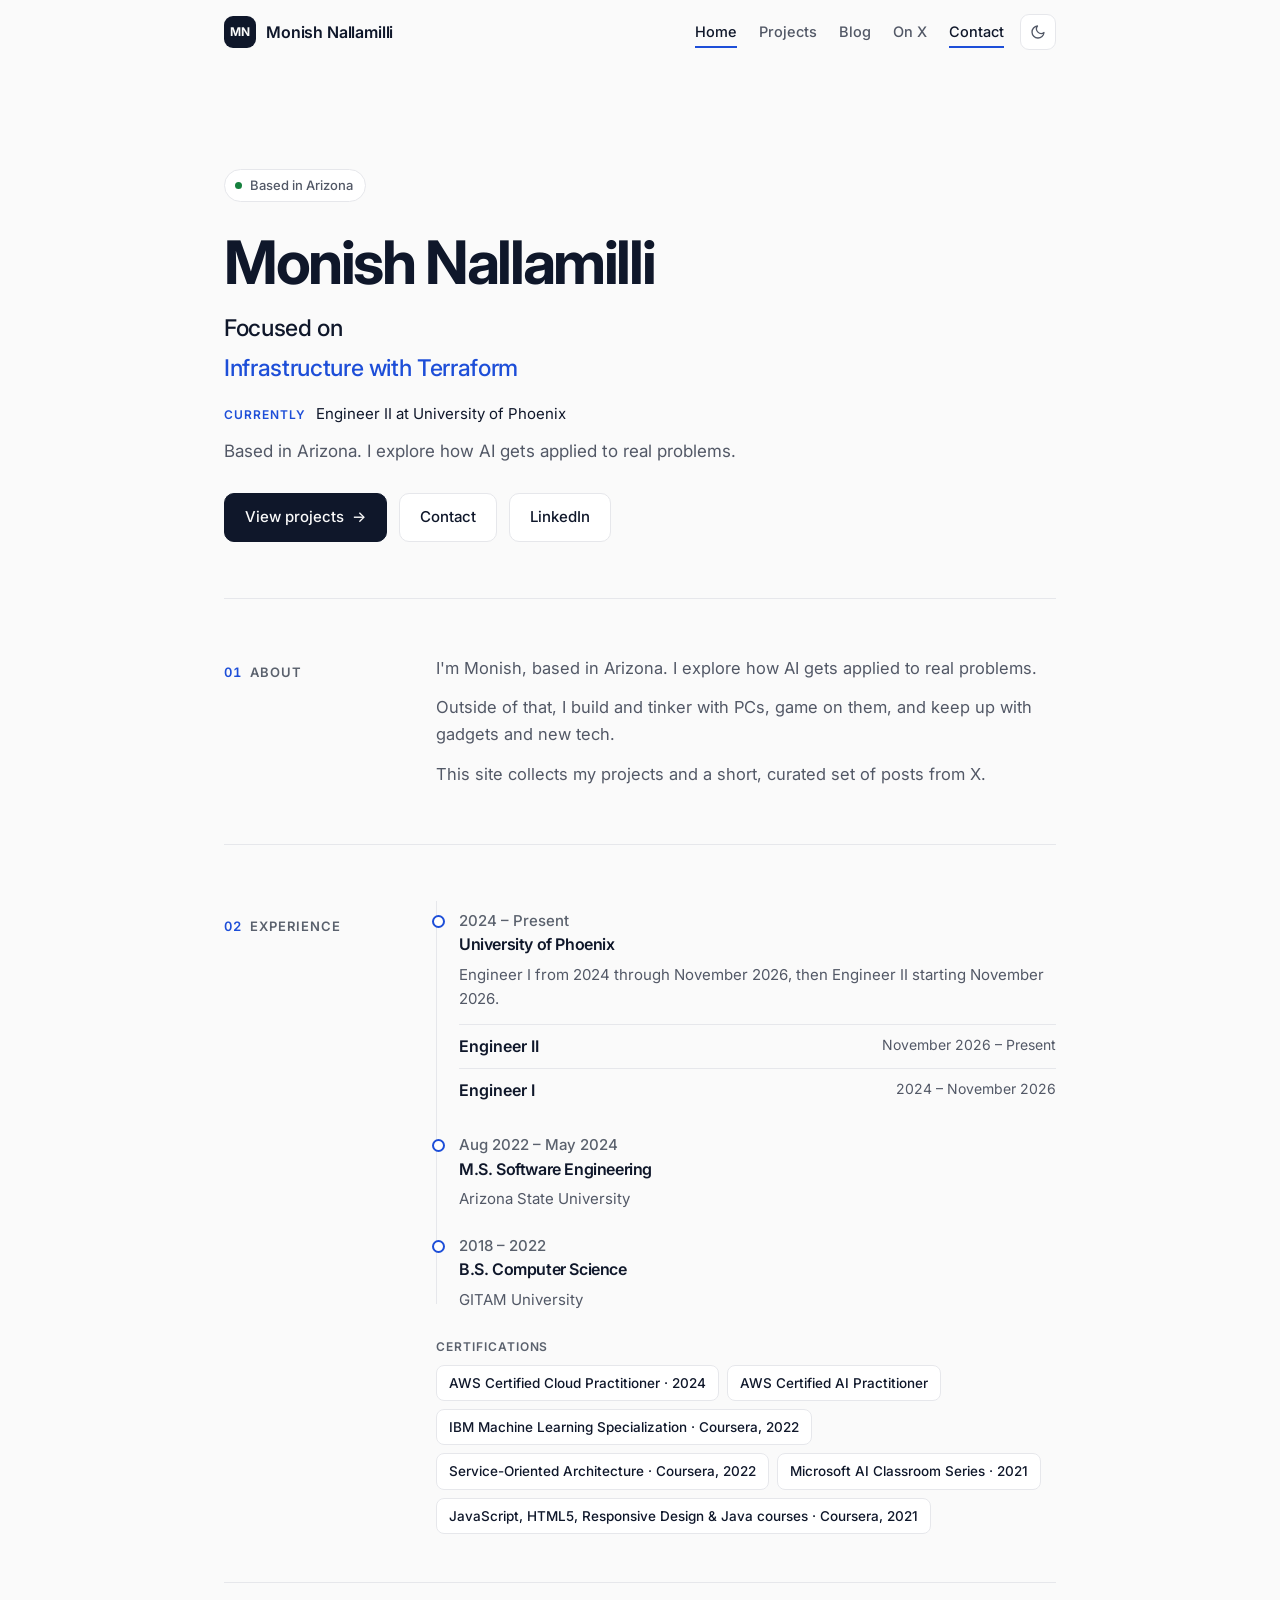
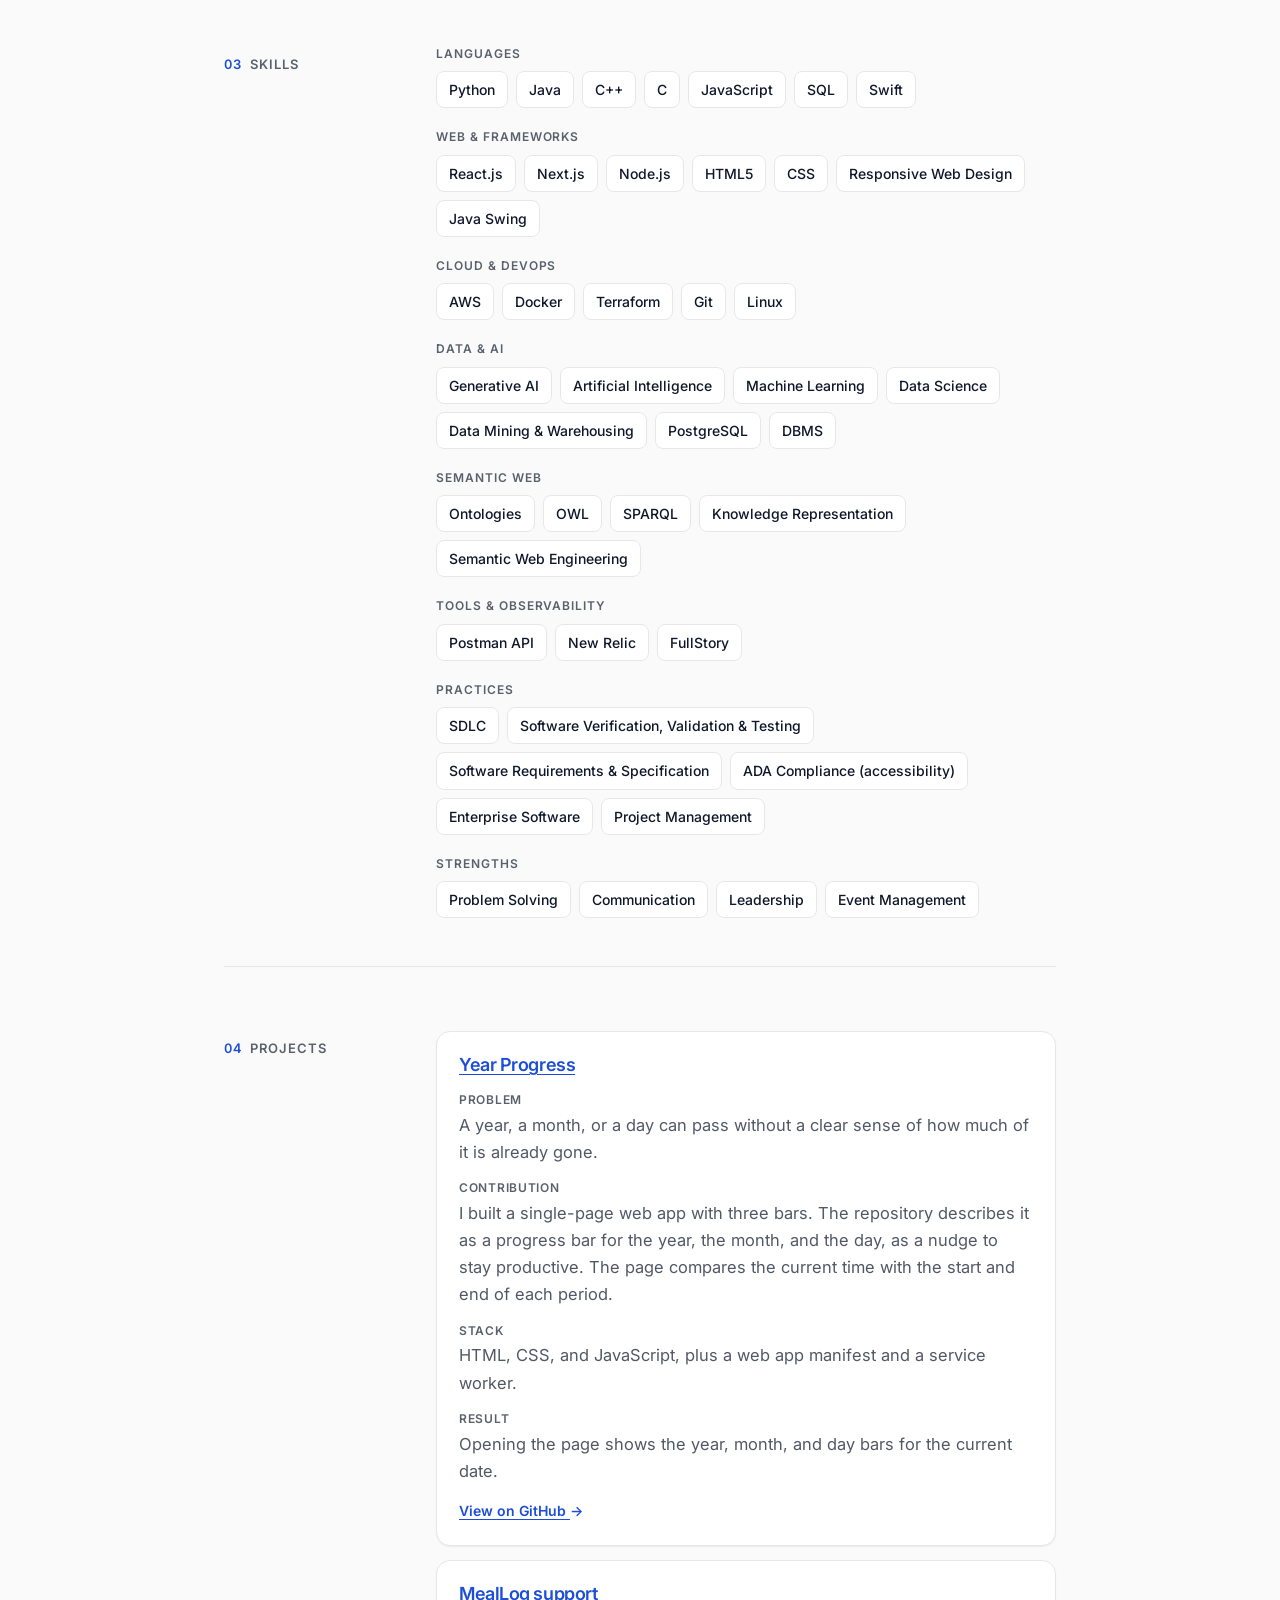
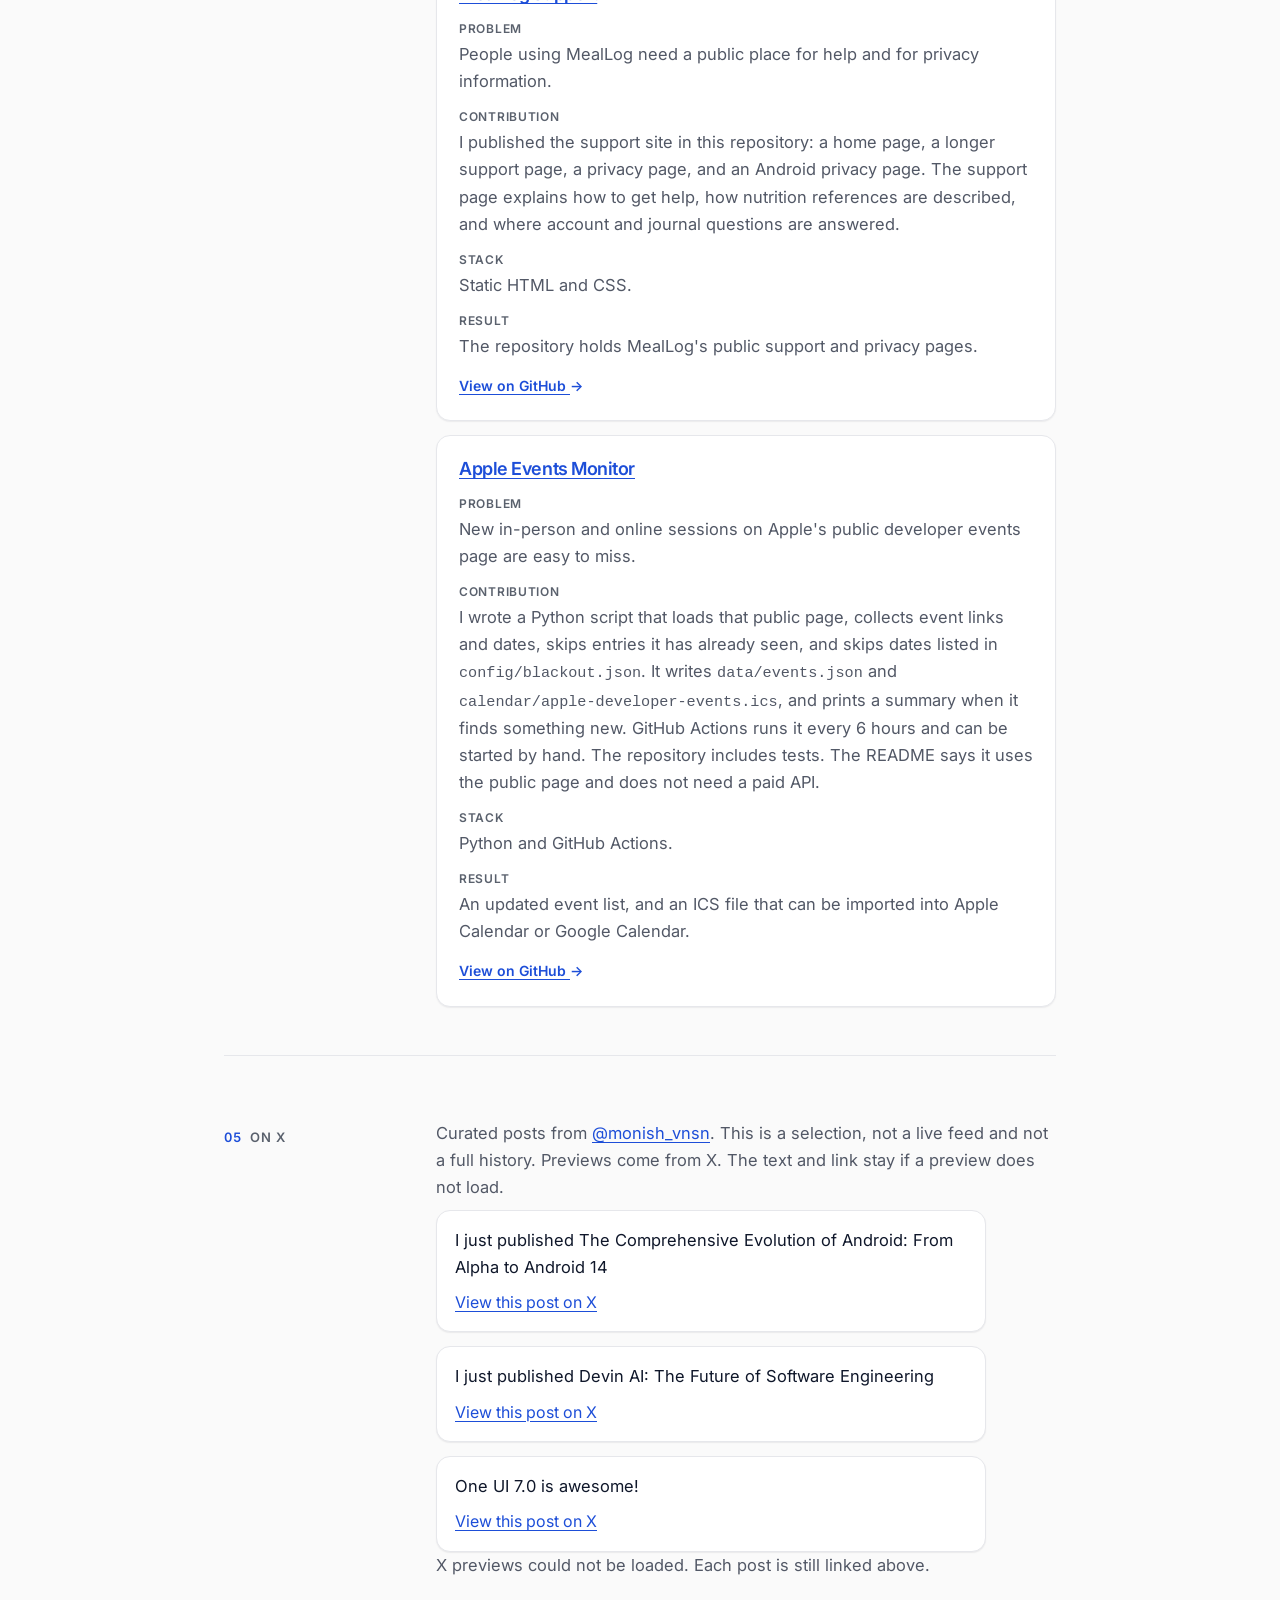
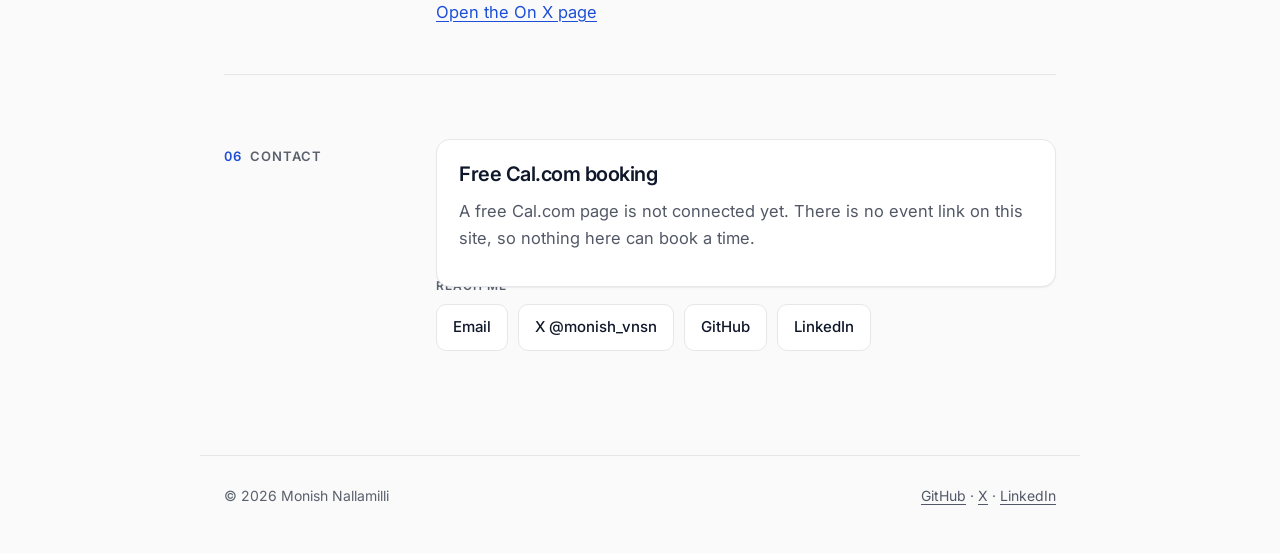
==== commit 0b810e0a: "Refocus the hero, embed X posts, and prepare Cal.com Replace the gaming prefix and looping typewrite" ====
--- a/index.html
+++ b/index.html
@@ -5,19 +5,19 @@
   <meta name="viewport" content="width=device-width, initial-scale=1">
   <title>Monish Nallamilli, Engineer II</title>
   <link rel="canonical" href="https://monishvnsn.dev/">
-  <meta name="description" content="Monish Nallamilli is an Engineer II at University of Phoenix in Arizona. Selected projects, certifications, and curated posts from X.">
+  <meta name="description" content="Monish Nallamilli is an Engineer II at University of Phoenix. Focused on applied AI engineering, frontend and backend development, infrastructure with Terraform, and forward-deployed engineering.">
   <meta name="author" content="Monish Nallamilli">
   <meta name="theme-color" content="#fafafa">
   <meta property="og:site_name" content="Monish Nallamilli">
   <meta property="og:title" content="Monish Nallamilli, Engineer II">
   <meta property="og:type" content="website">
   <meta property="og:url" content="https://monishvnsn.dev/">
-  <meta property="og:description" content="Engineer II at University of Phoenix in Arizona. Projects, certifications, and curated posts from X.">
+  <meta property="og:description" content="Engineer II at University of Phoenix. Focused on applied AI engineering, frontend and backend development, infrastructure with Terraform, and forward-deployed engineering.">
   <meta property="og:locale" content="en_US">
   <meta name="twitter:card" content="summary">
   <meta name="twitter:site" content="@monish_vnsn">
   <meta name="twitter:title" content="Monish Nallamilli, Engineer II">
-  <meta name="twitter:description" content="Engineer II at University of Phoenix in Arizona. Projects, certifications, and curated posts from X.">
+  <meta name="twitter:description" content="Engineer II at University of Phoenix. Focused on applied AI engineering, frontend and backend development, infrastructure with Terraform, and forward-deployed engineering.">
   <link rel="icon" href="/favicon.svg" type="image/svg+xml">
   <link rel="preconnect" href="https://fonts.googleapis.com">
   <link rel="preconnect" href="https://fonts.gstatic.com" crossorigin>
@@ -28,6 +28,7 @@
       r.classList.add("js");
       try {
         if (matchMedia("(prefers-reduced-motion: reduce)").matches) r.dataset.reduce = "true";
+        else r.dataset.animate = "1";
       } catch (e) {}
       var t;
       try { t = localStorage.getItem("theme"); } catch (e) {}
@@ -80,25 +81,26 @@
       <div class="eyebrow"><span class="dot" aria-hidden="true"></span>Based in Arizona</div>
       <h1 id="hero-name">Monish Nallamilli</h1>
       <p class="tagline">
-        <span class="visually-hidden">Applied AI. PC gaming enthusiast. Tech and gadgets, Applied AI, and PC building.</span>
-        <span class="tagline-visual" aria-hidden="true">
-          <span class="tagline-static">Applied AI · PC gaming enthusiast ·</span>
+        <span class="visually-hidden">Focused on applied AI engineering, frontend and backend development, infrastructure with Terraform, and forward-deployed engineering.</span>
+        <span class="focus-final" aria-hidden="true">Focused on applied AI engineering, frontend and backend development, infrastructure with Terraform, and forward-deployed engineering.</span>
+        <span class="focus-live" aria-hidden="true">
+          <span class="focus-lead">Focused on</span>
           <span class="rot">
             <span class="rot-sizer">
-              <span class="rot-phrase">Tech &amp; gadgets</span>
-              <span class="rot-phrase">Applied AI</span>
-              <span class="rot-phrase">PC building</span>
+              <span class="rot-phrase">Applied AI engineering</span>
+              <span class="rot-phrase">Frontend &amp; backend development</span>
+              <span class="rot-phrase">Infrastructure with Terraform</span>
+              <span class="rot-phrase">Forward-deployed engineering</span>
             </span>
-            <span class="rot-text">Tech &amp; gadgets</span>
+            <span class="rot-text">Applied AI engineering</span>
           </span>
         </span>
-        <button class="rot-ctrl" type="button" aria-pressed="false" aria-label="Pause rotating phrases">Pause</button>
       </p>
       <p class="now"><span class="sg-l">Currently</span> Engineer II at University of Phoenix</p>
       <p class="lead">Based in Arizona. I explore how AI gets applied to real problems.</p>
       <div class="actions">
         <a class="btn" href="#projects">View projects <span class="arr" aria-hidden="true">&rarr;</span></a>
-        <a class="btn ghost" href="#book-call">Request a free 30-minute call</a>
+        <a class="btn ghost" href="#contact">Contact</a>
         <a class="btn ghost" href="https://www.linkedin.com/in/monishvnsn/" target="_blank" rel="me noopener noreferrer">LinkedIn<span class="visually-hidden"> (opens in a new tab)</span></a>
       </div>
     </section>
@@ -336,28 +338,23 @@
       <div class="sec-head">
         <h2 class="label rv" id="on-x-title"><span>05</span>On X</h2>
         <div class="body">
-          <p class="curated rv">Curated posts from <a href="https://x.com/monish_vnsn" target="_blank" rel="me noopener noreferrer">@monish_vnsn<span class="visually-hidden"> (opens in a new tab)</span></a>. This is a selection, not a live feed and not a full history.</p>
-          <div class="quotes">
-            <figure class="quote rv">
-              <blockquote cite="https://x.com/monish_vnsn/status/1830003470503723074">
-                <p>I just published The Comprehensive Evolution of Android: From Alpha to Android 14</p>
-              </blockquote>
-              <figcaption class="post-links"><a href="https://x.com/monish_vnsn/status/1830003470503723074" target="_blank" rel="noopener noreferrer">View this post on X<span class="visually-hidden"> (opens in a new tab)</span></a></figcaption>
-            </figure>
-            <figure class="quote rv">
-              <blockquote cite="https://x.com/monish_vnsn/status/1803304585601360241">
-                <p>I just published Devin AI: The Future of Software Engineering</p>
-              </blockquote>
-              <figcaption class="post-links"><a href="https://x.com/monish_vnsn/status/1803304585601360241" target="_blank" rel="noopener noreferrer">View this post on X<span class="visually-hidden"> (opens in a new tab)</span></a></figcaption>
-            </figure>
-            <figure class="quote rv">
-              <blockquote cite="https://x.com/monish_vnsn/status/1868841935353565313">
-                <p>One UI 7.0 is awesome!</p>
-              </blockquote>
-              <figcaption class="post-links"><a href="https://x.com/monish_vnsn/status/1868841935353565313" target="_blank" rel="noopener noreferrer">View this post on X<span class="visually-hidden"> (opens in a new tab)</span></a></figcaption>
-            </figure>
-          </div>
-          <p class="rv" style="margin-top:14px"><a href="/on-x/">Open the On X page</a> for the same selection, with an option to load the official embeds.</p>
+          <p class="curated rv">Curated posts from <a href="https://x.com/monish_vnsn" target="_blank" rel="me noopener noreferrer">@monish_vnsn<span class="visually-hidden"> (opens in a new tab)</span></a>. This is a selection, not a live feed and not a full history. Previews come from X. The text and link stay if a preview does not load.</p>
+          <div class="x-embed">
+            <blockquote class="twitter-tweet" data-dnt="true" data-conversation="none" data-lang="en" cite="https://x.com/monish_vnsn/status/1830003470503723074">
+              <p lang="en">I just published The Comprehensive Evolution of Android: From Alpha to Android 14</p>
+              <a href="https://x.com/monish_vnsn/status/1830003470503723074">View this post on X</a>
+            </blockquote>
+            <blockquote class="twitter-tweet" data-dnt="true" data-conversation="none" data-lang="en" cite="https://x.com/monish_vnsn/status/1803304585601360241">
+              <p lang="en">I just published Devin AI: The Future of Software Engineering</p>
+              <a href="https://x.com/monish_vnsn/status/1803304585601360241">View this post on X</a>
+            </blockquote>
+            <blockquote class="twitter-tweet" data-dnt="true" data-conversation="none" data-lang="en" cite="https://x.com/monish_vnsn/status/1868841935353565313">
+              <p lang="en">One UI 7.0 is awesome!</p>
+              <a href="https://x.com/monish_vnsn/status/1868841935353565313">View this post on X</a>
+            </blockquote>
+          </div>
+          <p id="embed-status" class="note" aria-live="polite"></p>
+          <p class="rv"><a href="/on-x/">Open the On X page</a></p>
         </div>
       </div>
     </section>
@@ -366,15 +363,13 @@
       <div class="sec-head">
         <h2 class="label rv" id="contact-title"><span>06</span>Contact</h2>
         <div class="body">
-          <!-- Scheduler: keep this as an email request until a real booking URL exists. Do not invent a Calendly or Cal.com link. -->
+          <!-- Set data-cal-link on #cal-embed to a verified Cal.com event path only. Leave it empty until that link exists. -->
           <div class="book rv" id="book-call" tabindex="-1">
-            <h3>Free 30-minute call</h3>
-            <p>You can request a free 30-minute call. There is no charge.</p>
-            <p>A scheduler is not connected on this site. The button opens an email to monishvnsn@gmail.com. Sending it asks for a time. A time is set only when you get a reply.</p>
-            <a class="btn" href="mailto:monishvnsn@gmail.com?subject=Request%20for%20a%20free%2030-minute%20call&amp;body=Hi%20Monish%2C%0A%0AI%20would%20like%20to%20request%20a%20free%2030-minute%20call.%0A%0AName%3A%0ATopic%3A%0ATimes%20that%20work%20%28include%20timezone%29%3A%0A">Request a free 30-minute call by email</a>
-            <p class="book-status">Scheduler status: not connected. Email is the way to request a call until a real booking link is added here.</p>
-          </div>
-          <h3 class="sg-l follow">Also reach me</h3>
+            <h3>Free Cal.com booking</h3>
+            <p id="cal-status">A free Cal.com page is not connected yet. There is no event link on this site, so nothing here can book a time.</p>
+            <div id="cal-embed" data-cal-link="" data-cal-origin="https://cal.com"></div>
+          </div>
+          <h3 class="sg-l follow">Reach me</h3>
           <p class="pills">
             <a class="pill" href="mailto:monishvnsn@gmail.com">Email</a>
             <a class="pill" href="https://x.com/monish_vnsn" target="_blank" rel="me noopener noreferrer">X @monish_vnsn<span class="visually-hidden"> (opens in a new tab)</span></a>
--- a/style.css
+++ b/style.css
@@ -206,75 +206,32 @@
 }
 .dot { width: 7px; height: 7px; border-radius: 50%; background: #15803d; flex: none; }
 .tagline {
+  display: grid;
   font-size: clamp(19px, 2.6vw, 23px);
   color: var(--text);
   font-weight: 500;
   margin: 4px 0 14px;
   letter-spacing: -.015em;
-  max-width: 100%;
-}
-.tagline-static { color: var(--text); }
+  max-width: 40rem;
+}
+.focus-final, .focus-live { grid-area: 1 / 1; max-width: 100%; }
+.focus-live { display: none; align-self: start; }
+.focus-lead { display: block; color: var(--text); }
 .rot {
-  display: inline-grid;
-  vertical-align: baseline;
+  display: grid;
+  width: 100%;
   color: var(--accent);
-  white-space: nowrap;
-  margin-left: .35em;
+  margin-top: 2px;
 }
 .rot-sizer, .rot-text { grid-area: 1 / 1; }
 .rot-sizer { visibility: hidden; display: grid; }
-.rot-phrase, .rot-text { white-space: nowrap; }
-.rot-phrase { grid-area: 1 / 1; padding-right: 8px; }
-html.js:not([data-reduce]) .rot:not(.is-paused) .rot-text::after {
-  content: "";
-  display: inline-block;
-  width: 2px;
-  height: .9em;
-  margin-left: 3px;
-  vertical-align: -.08em;
-  background: currentColor;
-  animation: blink 1s steps(1) infinite;
-}
-@keyframes blink { 50% { opacity: 0; } }
-html:not(.js) .rot,
-html[data-reduce] .rot {
-  display: inline;
+.rot-phrase, .rot-text {
+  grid-area: 1 / 1;
   white-space: normal;
-}
-html:not(.js) .rot-sizer,
-html[data-reduce] .rot-sizer {
-  visibility: visible;
-  display: inline;
-}
-html:not(.js) .rot-phrase,
-html[data-reduce] .rot-phrase {
-  display: inline;
-  grid-area: auto;
-  white-space: normal;
-  padding-right: 0;
-}
-html:not(.js) .rot-phrase:not(:last-child)::after,
-html[data-reduce] .rot-phrase:not(:last-child)::after {
-  content: " · ";
-}
-html:not(.js) .rot-text,
-html[data-reduce] .rot-text { display: none; }
-.rot-ctrl {
-  display: none;
-  margin-left: 10px;
-  padding: 0;
-  border: 0;
-  background: transparent;
-  color: var(--faint);
-  font: inherit;
-  font-size: 13px;
-  font-weight: 600;
-  text-decoration: underline;
-  text-underline-offset: 3px;
-  cursor: pointer;
-  vertical-align: baseline;
-}
-html.js:not([data-reduce]) .rot-ctrl { display: inline; }
+  overflow-wrap: anywhere;
+}
+html[data-animate] .focus-live { display: block; }
+html[data-animate] .focus-final { display: none; }
 .lead { font-size: 17px; max-width: 42rem; margin-bottom: 28px; }
 .actions { display: flex; flex-wrap: wrap; gap: 12px; }
 .btn {
@@ -380,7 +337,20 @@
 .role-d { color: var(--muted); font-size: 14px; }
 .certs { margin-top: 8px; }
 .certs .chips li { font-size: 13.5px; }
-.projects, .quotes { display: grid; gap: 14px; }
+.projects, .quotes, .x-embed { display: grid; gap: 14px; }
+.x-embed { max-width: 550px; }
+blockquote.twitter-tweet {
+  margin: 0;
+  width: 100%;
+  max-width: 100%;
+  background: var(--card);
+  border: 1px solid var(--border);
+  border-radius: 14px;
+  padding: 16px 18px;
+  box-shadow: var(--shadow);
+}
+blockquote.twitter-tweet p { color: var(--text); margin-bottom: 8px; }
+.x-embed iframe { max-width: 100% !important; }
 .project h3 { margin: 0; font-size: 18px; }
 .facts { margin: 14px 0 12px; }
 .facts div { margin: 0 0 12px; }
@@ -463,12 +433,8 @@
   }
   .js .rv { opacity: 1; }
   .progress { display: none; }
-  .rot, html.js .rot { display: inline; white-space: normal; }
-  .rot-sizer, html.js .rot-sizer { visibility: visible; display: inline; }
-  .rot-phrase, html.js .rot-phrase { display: inline; grid-area: auto; white-space: normal; padding-right: 0; }
-  .rot-phrase:not(:last-child)::after { content: " · "; }
-  .rot-text, html.js .rot-text { display: none !important; }
-  .rot-ctrl, html.js .rot-ctrl { display: none !important; }
+  .focus-live { display: none !important; }
+  .focus-final { visibility: visible !important; }
 }
 @media (forced-colors: active) {
   .btn, .pill, .card, .project, .quote, .book, .theme { border: 1px solid ButtonText; }
